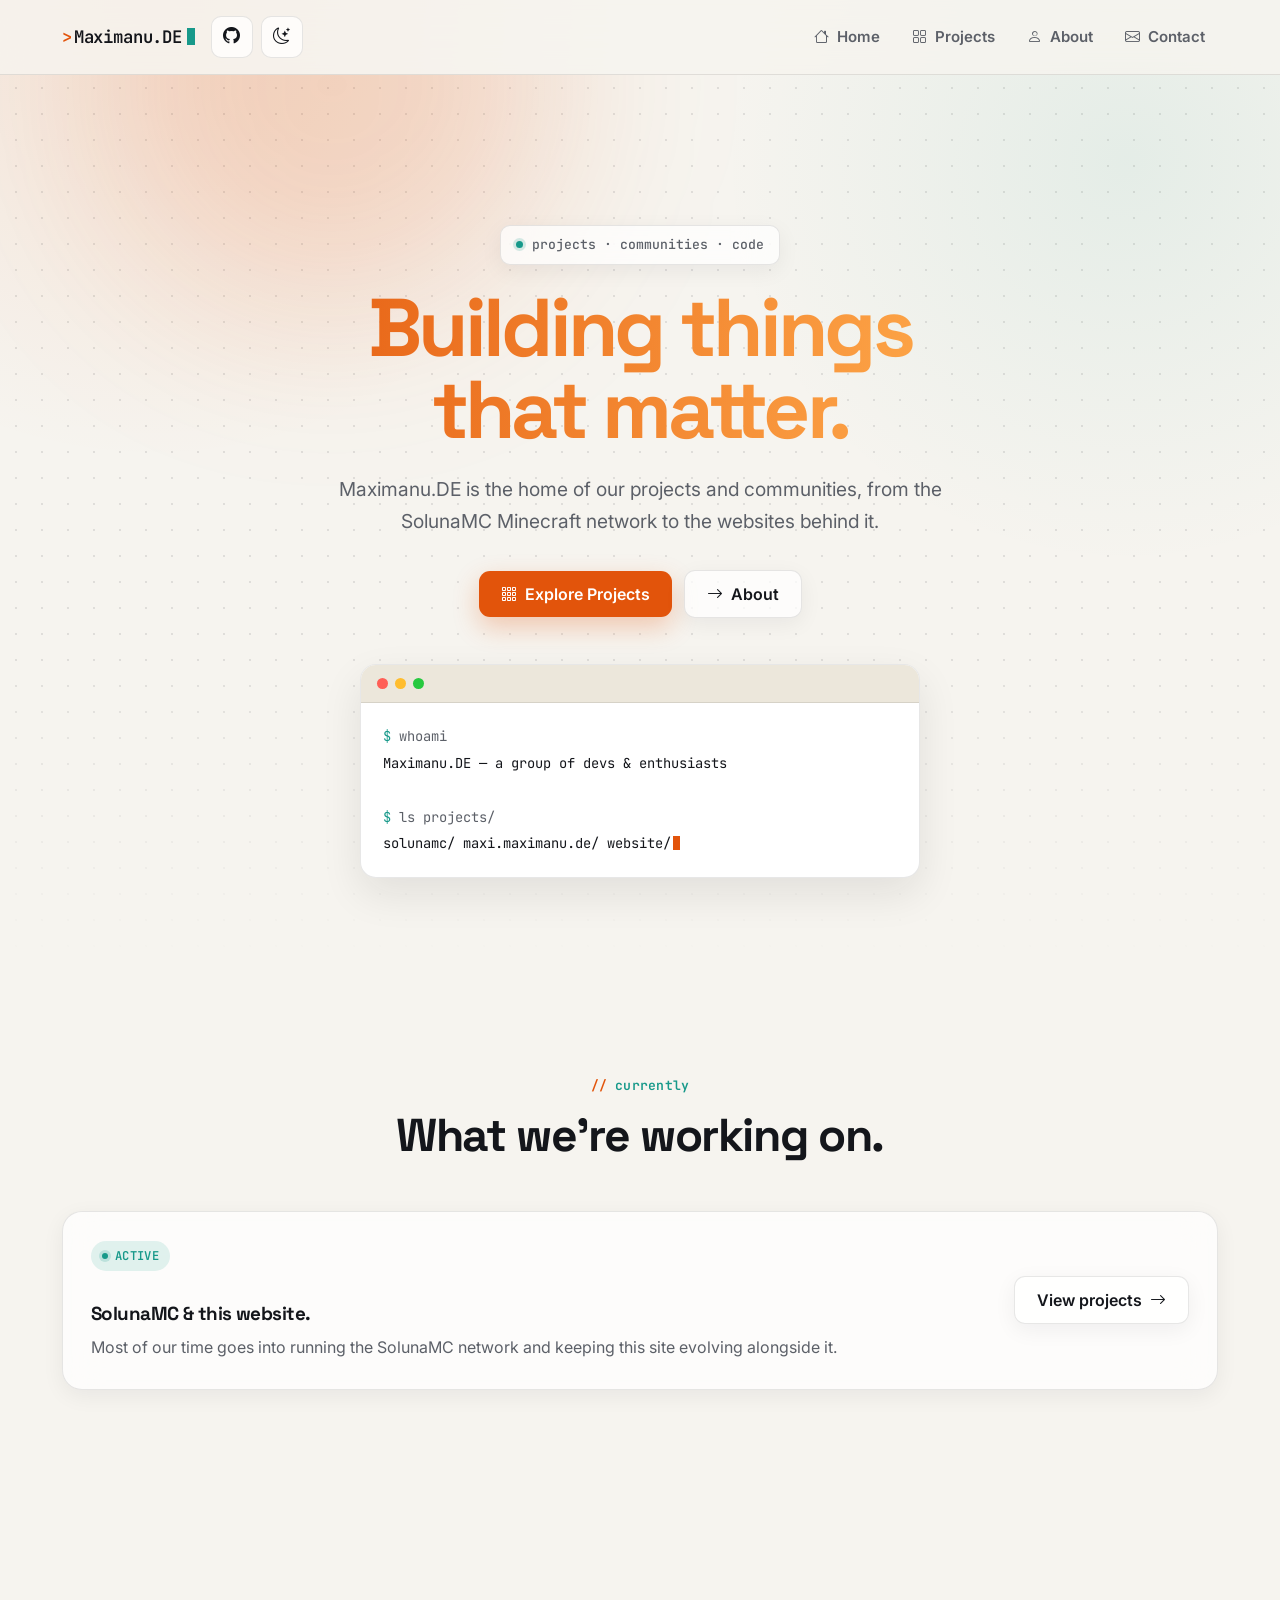
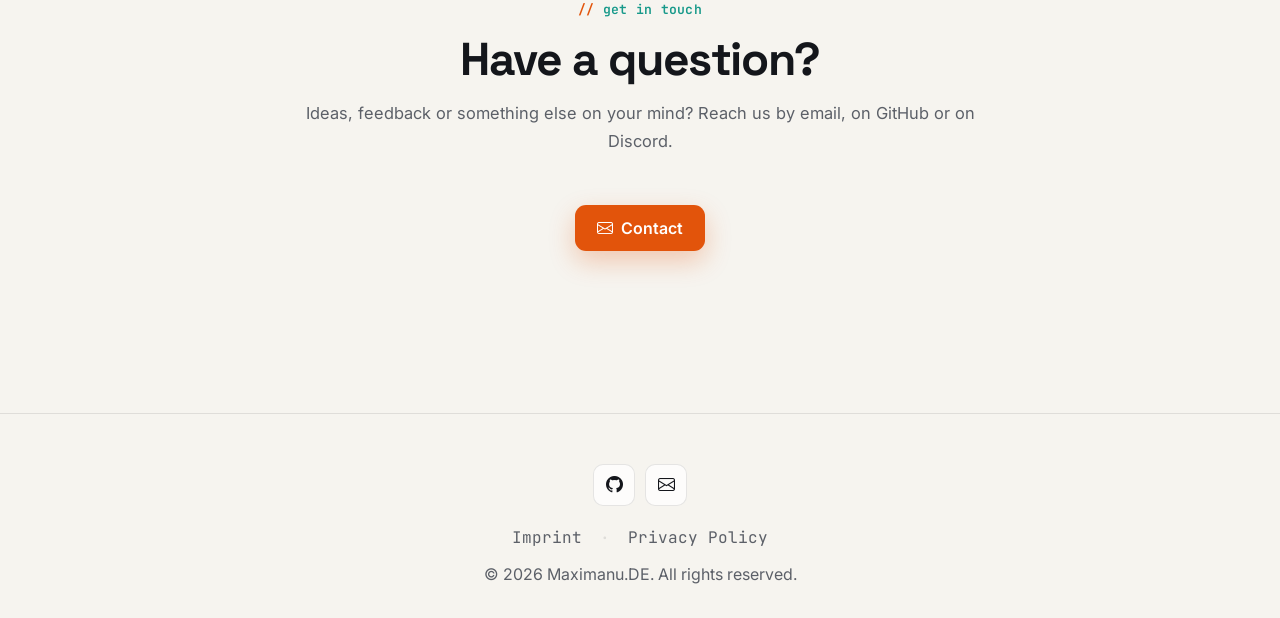
==== index.html @ 94593249 "Clean up page content and remove duplicate sections Home no longer repeats the about page's focus ar" ====
<!DOCTYPE html>
<html lang="en">
<head>
    <meta charset="UTF-8">
    <meta name="viewport" content="width=device-width, initial-scale=1.0">

    <meta
        name="description"
        content="Maximanu.DE — projects, communities and digital experiences."
    >

    <link rel="canonical" href="https://maximanu.de/">

    <meta property="og:type" content="website">
    <meta property="og:site_name" content="Maximanu.DE">
    <meta property="og:title" content="Maximanu.DE">
    <meta property="og:description" content="Maximanu.DE — projects, communities and digital experiences.">
    <meta property="og:url" content="https://maximanu.de/">

    <meta name="twitter:card" content="summary">
    <meta name="twitter:title" content="Maximanu.DE">
    <meta name="twitter:description" content="Maximanu.DE — projects, communities and digital experiences.">

    <meta name="theme-color" content="#e2540b">

    <title>Maximanu.DE</title>

    <link rel="icon" type="image/svg+xml" href="/favicon.svg">
    <link rel="mask-icon" href="/favicon.svg" color="#e2540b">

    <link rel="preconnect" href="https://fonts.googleapis.com">
    <link rel="preconnect" href="https://fonts.gstatic.com" crossorigin>
    <link
        rel="stylesheet"
        href="https://fonts.googleapis.com/css2?family=Inter:wght@400;500;600;700;800;900&family=Space+Grotesk:wght@500;600;700&family=JetBrains+Mono:wght@400;500;600;700&display=swap"
    >

    <link
        rel="stylesheet"
        href="https://cdn.jsdelivr.net/npm/bootstrap-icons@1.13.1/font/bootstrap-icons.min.css"
    >

    <link rel="stylesheet" href="/css/style.css">

    <script>
        (function () {
            var stored = localStorage.getItem("theme");
            var theme = stored === "light" || stored === "dark"
                ? stored
                : (window.matchMedia("(prefers-color-scheme: dark)").matches ? "dark" : "light");
            document.documentElement.setAttribute("data-theme", theme);
        })();
    </script>
</head>

<body>

    <div id="header"></div>

    <main>

        <section class="hero">
            <div class="container">

                <div class="hero-badge">
                    projects · communities · code
                </div>

                <h1>
                    Building things<br>
                    that matter.
                </h1>

                <p>
                    Maximanu.DE is the home of our projects and communities,
                    from the SolunaMC Minecraft network to the websites behind it.
                </p>

                <div class="hero-actions">
                    <a href="/projects/" class="btn btn-primary">
                        <i class="bi bi-grid-3x3-gap"></i>
                        Explore Projects
                    </a>

                    <a href="/about/" class="btn btn-secondary">
                        <i class="bi bi-arrow-right"></i>
                        About
                    </a>
                </div>

                <div class="terminal">
                    <div class="terminal-bar">
                        <span class="terminal-dot"></span>
                        <span class="terminal-dot"></span>
                        <span class="terminal-dot"></span>
                    </div>

                    <div class="terminal-body">
                        <div><span class="prompt">$</span> whoami</div>
                        <div class="out">Maximanu.DE — a group of devs &amp; enthusiasts</div>
                        <div>&nbsp;</div>
                        <div><span class="prompt">$</span> ls projects/</div>
                        <div class="out">solunamc/  maxi.maximanu.de/  website/<span class="terminal-cursor" aria-hidden="true"></span></div>
                    </div>
                </div>

            </div>
        </section>


        <section class="section">
            <div class="container">

                <div class="section-heading">
                    <div class="eyebrow">currently</div>

                    <h2>What we're working on.</h2>
                </div>

                <div class="tile tile-wide reveal">
                    <div>
                        <span class="status-badge">Active</span>

                        <h3>SolunaMC &amp; this website.</h3>

                        <p>
                            Most of our time goes into running the SolunaMC
                            network and keeping this site evolving alongside it.
                        </p>
                    </div>

                    <a href="/projects/" class="btn btn-secondary">
                        View projects
                        <i class="bi bi-arrow-right"></i>
                    </a>
                </div>

            </div>
        </section>


        <section class="section">
            <div class="container">

                <div class="section-heading">
                    <div class="eyebrow">get in touch</div>

                    <h2>Have a question?</h2>

                    <p>
                        Ideas, feedback or something else on your mind?
                        Reach us by email, on GitHub or on Discord.
                    </p>
                </div>

                <div class="section-actions">

                    <a href="/contact/" class="btn btn-primary">
                        <i class="bi bi-envelope"></i>
                        Contact
                    </a>

                </div>

            </div>
        </section>

    </main>

    <div id="footer"></div>


    <script src="/js/main.js"></script>

</body>
</html>
---- css/style.css ----
:root {
    --bg: #f6f4ef;
    --bg-alt: #ece7db;
    --surface: rgba(255, 255, 255, 0.72);
    --surface-solid: #ffffff;
    --text: #14161b;
    --text-muted: #5c6068;
    --border: rgba(20, 22, 27, 0.1);

    --primary: #e2540b;
    --primary-2: #ffab4c;
    --accent: #17998a;

    --gradient: linear-gradient(
        100deg,
        var(--primary) 0%,
        var(--primary-2) 48%,
        var(--accent) 100%
    );

    --shadow-sm: 0 6px 22px rgba(20, 22, 27, 0.06);
    --shadow-md: 0 16px 42px rgba(20, 22, 27, 0.09);
    --shadow-lg: 0 28px 80px rgba(20, 22, 27, 0.14);

    --radius-sm: 12px;
    --radius-md: 16px;
    --radius-lg: 20px;

    --font-heading: "Space Grotesk", Inter, sans-serif;
    --font-body:
        Inter,
        -apple-system,
        BlinkMacSystemFont,
        "Segoe UI",
        Roboto,
        Helvetica,
        Arial,
        sans-serif;
    --font-mono: "JetBrains Mono", ui-monospace, SFMono-Regular, Menlo, Consolas, monospace;

    --transition: 200ms cubic-bezier(0.2, 0.8, 0.2, 1);

    color-scheme: light;
}

@media (prefers-color-scheme: dark) {
    :root:not([data-theme="light"]) {
        --bg: #0a0c11;
        --bg-alt: #10131a;
        --surface: rgba(19, 22, 30, 0.72);
        --surface-solid: #12151d;
        --text: #f3f1ea;
        --text-muted: #979ca7;
        --border: rgba(255, 255, 255, 0.09);

        --primary: #ff7a3d;
        --primary-2: #ffc169;
        --accent: #2fd4bf;

        --shadow-sm: 0 6px 22px rgba(0, 0, 0, 0.28);
        --shadow-md: 0 16px 42px rgba(0, 0, 0, 0.36);
        --shadow-lg: 0 28px 80px rgba(0, 0, 0, 0.5);

        color-scheme: dark;
    }
}

:root[data-theme="dark"] {
    --bg: #0a0c11;
    --bg-alt: #10131a;
    --surface: rgba(19, 22, 30, 0.72);
    --surface-solid: #12151d;
    --text: #f3f1ea;
    --text-muted: #979ca7;
    --border: rgba(255, 255, 255, 0.09);

    --primary: #ff7a3d;
    --primary-2: #ffc169;
    --accent: #2fd4bf;

    --shadow-sm: 0 6px 22px rgba(0, 0, 0, 0.28);
    --shadow-md: 0 16px 42px rgba(0, 0, 0, 0.36);
    --shadow-lg: 0 28px 80px rgba(0, 0, 0, 0.5);

    color-scheme: dark;
}

/* Base */

*,
*::before,
*::after {
    box-sizing: border-box;
}

html {
    scroll-behavior: smooth;

    -webkit-text-size-adjust: 100%;
    text-size-adjust: 100%;
}

body {
    min-height: 100vh;
    margin: 0;
    overflow-x: hidden;

    background:
        radial-gradient(
            circle at 12% 0%,
            rgba(226, 84, 11, 0.1),
            transparent 32%
        ),
        radial-gradient(
            circle at 88% 18%,
            rgba(23, 153, 138, 0.08),
            transparent 30%
        ),
        var(--bg);
    background-attachment: fixed;

    color: var(--text);

    font-family: var(--font-body);
    font-size: 1rem;
    font-weight: 400;

    line-height: 1.7;

    -webkit-tap-highlight-color: transparent;

    transition:
        background-color 300ms ease,
        color 300ms ease;
}

::selection {
    background: rgba(226, 84, 11, 0.24);
}

img,
svg {
    vertical-align: middle;
}

img {
    max-width: 100%;
    height: auto;
}

a {
    color: inherit;
    text-decoration: none;
    transition:
        color var(--transition),
        opacity var(--transition);
}

a:hover {
    color: var(--primary);
}

button {
    margin: 0;

    color: inherit;

    font: inherit;
    text-transform: none;
}

button:not(:disabled) {
    cursor: pointer;
}

:focus:not(:focus-visible) {
    outline: 0;
}

ul,
ol {
    margin: 0 0 1rem;
    padding-left: 2rem;
}

hr {
    margin: 1rem 0;

    border: 0;
    border-top: 1px solid currentColor;

    color: inherit;
    opacity: 0.25;
}

/* Layout */

.container {
    width: min(1180px, calc(100% - 40px));
    margin-inline: auto;
    padding-inline: 12px;
}

/* Typography */

h1,
h2,
h3,
h4,
h5,
h6 {
    margin: 0 0 0.5rem;

    color: var(--text);
    font-family: var(--font-heading);
    font-weight: 700;
    line-height: 1.2;
    letter-spacing: -0.03em;
}

h1 {
    font-size: min(calc(1.375rem + 1.5vw), 2.5rem);
}

h2 {
    font-size: min(calc(1.325rem + 0.9vw), 2rem);
}

h3 {
    font-size: min(calc(1.3rem + 0.6vw), 1.75rem);
}

h4 {
    font-size: min(calc(1.275rem + 0.3vw), 1.5rem);
}

h5 {
    font-size: 1.25rem;
}

h6 {
    font-size: 1rem;
}

p {
    margin: 0 0 1rem;
    color: var(--text-muted);
}

.lead {
    font-size: 1.25rem;
}

.mono {
    font-family: var(--font-mono);
}

/* Header */

.navbar {
    position: sticky;
    top: 0;
    z-index: 1000;

    /*
       padding, not min-height: the bar's height must always equal its
       content's height. A min-height taller than the collapsed content
       leaves slack that disappears once the mobile menu opens, and the
       brand row visibly jumps.
    */
    padding-block: 15px;

    border-bottom: 1px solid var(--border);

    background: rgba(246, 244, 239, 0.78);

    backdrop-filter: blur(20px);
    -webkit-backdrop-filter: blur(20px);

    transition:
        background var(--transition),
        border-color var(--transition);
}

@media (prefers-color-scheme: dark) {
    :root:not([data-theme="light"]) .navbar {
        background: rgba(10, 12, 17, 0.78);
    }
}

[data-theme="dark"] .navbar {
    background: rgba(10, 12, 17, 0.78);
}

.navbar > .container {
    display: flex;
    flex-wrap: nowrap;
    align-items: center;
    justify-content: space-between;
}

.navbar-brand {
    display: inline-flex;
    align-items: baseline;
    gap: 2px;

    margin-right: 16px;
    padding-block: 5px;

    color: var(--text);

    font-family: var(--font-mono);
    font-size: 1.08rem;
    font-weight: 600;
    letter-spacing: -0.01em;
    white-space: nowrap;
}

.navbar-brand:hover {
    color: var(--primary);
}

.navbar-brand .prompt {
    color: var(--primary);
}

.navbar-brand .cursor {
    display: inline-block;
    width: 8px;
    height: 1em;
    margin-left: 3px;

    background: var(--accent);

    position: relative;
    top: 2px;

    animation: blink 1.1s step-end infinite;
}

.navbar-actions {
    display: flex;
    align-items: center;
    gap: 8px;
}

.navbar-collapse {
    display: flex;
    flex-grow: 1;
    align-items: center;
}

.navbar-nav {
    display: flex;
    gap: 6px;

    margin: 0 0 0 auto;
    padding: 0;

    list-style: none;
}

.nav-link {
    display: flex;
    align-items: center;
    gap: 8px;

    padding: 9px 13px;
    border-radius: 10px;

    color: var(--text-muted);

    font-size: 0.94rem;
    font-weight: 600;

    transition:
        color var(--transition),
        background var(--transition),
        transform var(--transition);
}

.nav-link:hover {
    color: var(--text);
    background: var(--surface);
    transform: translateY(-1px);
}

.nav-link.active {
    color: var(--text);
    background: var(--surface);
    box-shadow: var(--shadow-sm);
}

.navbar-toggler {
    display: none;

    padding: 8px 10px;

    border: 1px solid var(--border);
    border-radius: 10px;

    background: var(--surface);
    color: var(--text);

    font-size: 1.25rem;
    line-height: 1;

    transition: box-shadow var(--transition);
}

.navbar-toggler:focus-visible {
    outline: none;
    box-shadow: 0 0 0 4px rgba(226, 84, 11, 0.14);
}

@media (max-width: 991.98px) {
    .navbar > .container {
        flex-wrap: wrap;
    }

    .navbar-toggler {
        display: block;
    }

    /* Collapsible menu: animates its row from 0fr to 1fr. */
    .navbar-collapse {
        display: grid;
        flex-basis: 100%;
        grid-template-rows: 0fr;

        visibility: hidden;

        transition:
            grid-template-rows 350ms ease,
            margin-top 350ms ease,
            visibility 0s linear 350ms;
    }

    .navbar-collapse.is-open {
        grid-template-rows: 1fr;

        margin-top: 15px;

        visibility: visible;

        transition:
            grid-template-rows 350ms ease,
            margin-top 350ms ease;
    }

    .navbar-nav {
        flex-direction: column;

        min-height: 0;
        overflow: hidden;

        /* Room for the active link's shadow inside the clipped area. */
        margin: -4px -20px -24px;
        padding: 4px 20px 24px;
    }
}

/* Icon buttons (theme toggle, GitHub link) */

.icon-btn {
    display: grid;
    flex-shrink: 0;
    place-items: center;

    width: 42px;
    height: 42px;

    border: 1px solid var(--border);
    border-radius: 10px;

    background: var(--surface);
    color: var(--text);

    font-size: 1.05rem;
    line-height: 1;

    cursor: pointer;

    transition:
        transform var(--transition),
        box-shadow var(--transition),
        border-color var(--transition),
        background var(--transition);
}

.icon-btn:hover {
    color: var(--primary);
    transform: translateY(-1px);

    border-color: rgba(226, 84, 11, 0.3);

    box-shadow: var(--shadow-sm);
}

.icon-btn:focus-visible {
    outline: none;

    box-shadow: 0 0 0 4px rgba(226, 84, 11, 0.15);
}

/* Hero */

.hero,
.page-header,
.error-page {
    position: relative;
    isolation: isolate;
    overflow: hidden;

    padding: clamp(80px, 12vw, 150px) 0 90px;

    text-align: center;

    background-image:
        radial-gradient(var(--border) 1px, transparent 1px);
    background-size: 26px 26px;
    background-position: center top;
}

.hero::after,
.page-header::after,
.error-page::after {
    content: "";

    position: absolute;
    inset: 0;
    z-index: -1;

    background: linear-gradient(
        to bottom,
        transparent 0%,
        transparent 65%,
        var(--bg) 100%
    );

    pointer-events: none;
}

.hero::before,
.page-header::before,
.error-page::before {
    content: "";

    position: absolute;
    z-index: -1;

    width: 460px;
    height: 460px;

    top: -220px;
    left: 8%;

    border-radius: 50%;

    background: rgba(226, 84, 11, 0.16);

    filter: blur(90px);

    pointer-events: none;
}

.hero h1,
.page-header h1 {
    max-width: 950px;
    margin: 22px auto;

    font-size: clamp(2.8rem, 6.4vw, 5.6rem);

    font-weight: 700;
    line-height: 1;

    letter-spacing: -0.045em;

    background: var(--gradient);
    background-size: 180% 180%;

    -webkit-background-clip: text;
    background-clip: text;

    color: transparent;

    animation:
        fade-up 700ms ease both,
        gradient-shift 8s ease-in-out infinite;
}

.hero p,
.page-header p {
    max-width: 660px;
    margin: 0 auto;

    color: var(--text-muted);

    font-size: clamp(1rem, 2vw, 1.2rem);

    animation: fade-up 700ms 100ms ease both;
}

/* Eyebrow */

.eyebrow {
    display: inline-flex;
    align-items: center;
    gap: 8px;

    margin-bottom: 14px;

    color: var(--accent);

    font-family: var(--font-mono);
    font-size: 0.82rem;
    font-weight: 600;
    letter-spacing: 0.02em;
}

.eyebrow::before {
    content: "//";
    color: var(--primary);
}

.hero-badge {
    display: inline-flex;
    align-items: center;
    gap: 9px;

    padding: 8px 15px;

    border: 1px solid var(--border);
    border-radius: 10px;

    background: var(--surface);

    color: var(--text-muted);

    font-family: var(--font-mono);
    font-size: 0.82rem;
    font-weight: 500;

    box-shadow: var(--shadow-sm);

    backdrop-filter: blur(20px);
    -webkit-backdrop-filter: blur(20px);

    animation: fade-up 600ms ease both;
}

.hero-badge::before {
    content: "";

    width: 7px;
    height: 7px;
    flex-shrink: 0;

    border-radius: 50%;

    background: var(--accent);

    box-shadow: 0 0 0 3px rgba(23, 153, 138, 0.18);
}

.hero-actions {
    display: flex;
    flex-direction: column;
    align-items: center;
    justify-content: center;
    gap: 12px;

    margin-top: 32px;
}

@media (min-width: 576px) {
    .hero-actions {
        flex-direction: row;
    }
}

/* Terminal mock */

.terminal {
    width: min(560px, 100%);
    margin: 46px auto 0;

    text-align: left;

    border: 1px solid var(--border);
    border-radius: var(--radius-md);

    background: var(--surface-solid);

    box-shadow: var(--shadow-md);

    overflow: hidden;

    animation: fade-up 700ms 200ms ease both;
}

.terminal-bar {
    display: flex;
    gap: 7px;

    padding: 13px 16px;

    border-bottom: 1px solid var(--border);

    background: var(--bg-alt);
}

.terminal-dot {
    width: 11px;
    height: 11px;
    border-radius: 50%;
}

.terminal-dot:nth-child(1) {
    background: #ff5f56;
}

.terminal-dot:nth-child(2) {
    background: #ffbd2e;
}

.terminal-dot:nth-child(3) {
    background: #27c93f;
}

.terminal-body {
    padding: 20px 22px;

    color: var(--text-muted);

    font-family: var(--font-mono);
    font-size: 0.86rem;
    line-height: 1.95;
}

.terminal-body .prompt {
    color: var(--accent);
}

.terminal-body .out {
    color: var(--text);
}

.terminal-cursor {
    display: inline-block;
    width: 7px;
    height: 1.05em;

    margin-left: 2px;

    background: var(--primary);
    vertical-align: -2px;

    animation: blink 1s step-end infinite;
}

/* Sections */

.section {
    position: relative;
    padding: clamp(64px, 8vw, 115px) 0;
}

.section-heading {
    max-width: 720px;
    margin: 0 auto 50px;

    text-align: center;
}

.section.section--flush {
    padding-top: 0;
}

.section-heading.section-heading--start {
    margin: 0;
    text-align: left;
}

.section-heading h2 {
    margin-bottom: 14px;

    font-size: clamp(1.9rem, 3.6vw, 3rem);

    line-height: 1.08;
}

.section-heading p {
    margin: 0;
    font-size: 1.03rem;
}

.section-actions {
    text-align: center;
}

/* Split layouts (about, contact) */

.split {
    display: grid;
    gap: 24px;
    align-items: start;
}

@media (min-width: 992px) {
    .split {
        grid-template-columns: 7fr 5fr;
    }
}

.about-copy p {
    line-height: 2;
}

.split > .tile {
    height: auto;
}

/* Bento grid */

.bento {
    display: grid;
    grid-template-columns: repeat(3, 1fr);
    gap: 18px;
}

.bento.bento--2 {
    grid-template-columns: repeat(2, 1fr);
}

.bento-item.span-full {
    grid-column: 1 / -1;
}

.project-grid {
    display: grid;
    grid-template-columns: repeat(2, 1fr);
    gap: 24px;
}

@media (max-width: 767.98px) {
    .bento,
    .bento.bento--2,
    .project-grid {
        grid-template-columns: 1fr;
    }
}

/* Cards */

.card,
.tile {
    position: relative;

    height: 100%;

    overflow: hidden;

    border: 1px solid var(--border);
    border-radius: var(--radius-lg);

    background: var(--surface);
    color: var(--text);

    box-shadow: var(--shadow-sm);

    backdrop-filter: blur(18px);
    -webkit-backdrop-filter: blur(18px);

    transition:
        transform var(--transition),
        box-shadow var(--transition),
        border-color var(--transition);
}

.card:hover,
.tile:hover {
    transform: translateY(-6px);

    border-color: rgba(226, 84, 11, 0.28);

    box-shadow: var(--shadow-lg);
}

.card-body {
    padding: 24px;
}

@media (min-width: 992px) {
    .card-body {
        padding: 48px;
    }
}

.card-head {
    display: flex;
    align-items: center;
    justify-content: space-between;

    margin-bottom: 24px;
}

.card-head .feature-icon {
    margin-bottom: 0;
}

.card-title {
    font-size: min(calc(1.3rem + 0.6vw), 1.75rem);
}

.card .tag-list {
    margin-bottom: 24px;
}

.tile {
    padding: 28px;
}

.tile-wide {
    display: flex;
    flex-direction: column;
    gap: 18px;
    justify-content: space-between;
}

@media (min-width: 576px) {
    .tile-wide {
        flex-direction: row;
        align-items: center;
    }
}

.tile-wide > .btn {
    flex-shrink: 0;
}

.tile-wide .status-badge {
    margin-bottom: 16px;
}

.tile-wide h3 {
    margin-top: 16px;
}

.tile h3 {
    margin-bottom: 8px;

    font-size: 1.18rem;
}

.tile p:last-child {
    margin-bottom: 0;
}

/* Feature icons */

.feature-icon {
    display: grid;
    place-items: center;

    width: 56px;
    height: 56px;

    margin-bottom: 18px;

    border: 1px solid rgba(226, 84, 11, 0.16);
    border-radius: 14px;

    background:
        linear-gradient(
            135deg,
            rgba(226, 84, 11, 0.14),
            rgba(23, 153, 138, 0.1)
        );

    color: var(--primary);

    font-size: 1.5rem;

    transition:
        transform var(--transition),
        box-shadow var(--transition);
}

.tile:hover .feature-icon {
    transform: scale(1.06) rotate(-2deg);

    box-shadow: 0 12px 32px rgba(226, 84, 11, 0.2);
}

/* Status badges & tags */

.status-badge {
    display: inline-flex;
    align-items: center;
    gap: 7px;

    padding: 5px 11px;

    border-radius: 999px;

    background: rgba(23, 153, 138, 0.12);

    color: var(--accent);

    font-family: var(--font-mono);
    font-size: 0.76rem;
    font-weight: 600;
    text-transform: uppercase;
    letter-spacing: 0.03em;
}

.status-badge::before {
    content: "";

    width: 6px;
    height: 6px;

    border-radius: 50%;

    background: var(--accent);

    box-shadow: 0 0 0 3px rgba(23, 153, 138, 0.18);
}

.tag {
    display: inline-block;

    padding: 5px 11px;

    border: 1px solid var(--border);
    border-radius: 999px;

    background: var(--surface-solid);

    color: var(--text-muted);

    font-family: var(--font-mono);
    font-size: 0.76rem;
    font-weight: 500;
}

.tag-list {
    display: flex;
    flex-wrap: wrap;
    gap: 8px;
}

.tag-list--center {
    justify-content: center;
}

/* Feature & contact cards */

.contact-card {
    max-width: 560px;
    margin-inline: auto;
}

.feature-card,
.contact-card {
    padding: clamp(24px, 4vw, 34px);

    border: 1px solid var(--border);
    border-radius: var(--radius-lg);

    background: var(--surface);

    box-shadow: var(--shadow-sm);

    backdrop-filter: blur(18px);
    -webkit-backdrop-filter: blur(18px);
}

.contact-card + .contact-card,
.section-heading + .contact-card {
    margin-top: 24px;
}

.contact-card hr {
    margin: 24px 0;
}

.contact-item {
    display: flex;
    align-items: flex-start;
    gap: 16px;
}

.contact-item .feature-icon {
    flex-shrink: 0;
    margin-bottom: 0;
}

.contact-item h3 {
    font-size: 1rem;
}

.contact-item p {
    margin: 0;
}

/* Buttons */

.btn {
    display: inline-flex;
    align-items: center;
    justify-content: center;
    gap: 8px;

    min-height: 46px;

    padding: 11px 22px;

    border: 1px solid transparent;
    border-radius: 11px;

    font-size: 1rem;
    font-weight: 600;
    line-height: 1.5;
    text-align: center;
    vertical-align: middle;

    cursor: pointer;
    user-select: none;

    transition:
        transform var(--transition),
        box-shadow var(--transition),
        background var(--transition),
        border-color var(--transition);
}

.btn:focus-visible {
    outline: none;

    box-shadow: 0 0 0 4px rgba(226, 84, 11, 0.2);
}

.btn-primary {
    border: 0;

    background: var(--primary);

    color: #ffffff;

    box-shadow: 0 10px 26px rgba(226, 84, 11, 0.28);
}

.btn-primary:hover {
    transform: translateY(-2px);

    background: var(--primary);
    background: color-mix(in srgb, var(--primary) 88%, black);
    color: #ffffff;

    box-shadow: 0 16px 36px rgba(226, 84, 11, 0.36);
}

.btn-secondary {
    border: 1px solid var(--border);

    background: var(--surface);

    color: var(--text);

    box-shadow: var(--shadow-sm);
}

.btn-secondary:hover {
    transform: translateY(-2px);

    border-color: rgba(226, 84, 11, 0.24);

    background: var(--surface-solid);

    color: var(--text);

    box-shadow: var(--shadow-md);
}

/* Legal content */

.legal-content {
    width: min(860px, 100%);
    margin-inline: auto;

    padding: clamp(28px, 5vw, 56px);

    border: 1px solid var(--border);
    border-radius: var(--radius-lg);

    background: var(--surface);

    box-shadow: var(--shadow-sm);

    backdrop-filter: blur(18px);
    -webkit-backdrop-filter: blur(18px);
}

.legal-content h2 {
    margin-top: 44px;
    margin-bottom: 16px;

    font-size: clamp(1.35rem, 3vw, 1.8rem);
}

.legal-content h2:first-child {
    margin-top: 0;
}

.legal-content h3 {
    margin-top: 30px;
    margin-bottom: 10px;

    font-size: 1.08rem;
}

.legal-content p {
    color: var(--text-muted);
}

.legal-content strong {
    color: var(--text);
}

.legal-content .legal-updated {
    margin-top: 48px;
}

/* Error page */

.error-code {
    margin: 0;

    font-family: var(--font-heading);
    font-size: clamp(5.5rem, 18vw, 10rem);

    font-weight: 700;
    line-height: 0.9;

    letter-spacing: -0.03em;

    background: var(--gradient);
    background-size: 180% 180%;

    -webkit-background-clip: text;
    background-clip: text;

    color: transparent;

    animation:
        fade-up 700ms ease both,
        gradient-shift 8s ease-in-out infinite;
}

.error-page h1 {
    margin-top: 24px;

    font-size: min(calc(1.375rem + 1.5vw), 2.5rem);
    letter-spacing: -0.04em;
}

.error-page p {
    max-width: 550px;
    margin: 16px auto 0;
}

/* Footer */

footer {
    margin-top: 60px;
    padding: 50px 0 30px;

    border-top: 1px solid var(--border);

    text-align: center;
}

footer a {
    color: var(--text-muted);
}

footer a:hover {
    color: var(--primary);
}

.footer-links {
    display: flex;
    flex-wrap: wrap;
    align-items: center;
    justify-content: center;
    gap: 8px 18px;

    margin-bottom: 10px;
}

.footer-links .divider {
    color: var(--border);
}

.footer-social {
    display: flex;
    align-items: center;
    justify-content: center;
    gap: 10px;

    margin-bottom: 18px;
}

.footer-copy {
    margin: 0;
}

/* Reveal-on-scroll */

.reveal {
    opacity: 1;
}

[data-reveal] .reveal {
    opacity: 0;
    transform: translateY(18px);
    transition:
        opacity 600ms ease,
        transform 600ms ease;
}

[data-reveal] .reveal.is-visible {
    opacity: 1;
    transform: translateY(0);
}

/* Animations */

@keyframes fade-up {
    from {
        opacity: 0;
        transform: translateY(22px);
    }

    to {
        opacity: 1;
        transform: translateY(0);
    }
}

@keyframes gradient-shift {
    0%,
    100% {
        background-position: 0% 50%;
    }

    50% {
        background-position: 100% 50%;
    }
}

@keyframes blink {
    50% {
        opacity: 0;
    }
}

/* Tablet */

@media (max-width: 991.98px) {
    .container {
        width: min(100% - 34px, 760px);
    }

    .navbar {
        padding-block: 12px;
    }

    .hero,
    .page-header,
    .error-page {
        padding-top: 100px;
        padding-bottom: 75px;
    }

    .section {
        padding: 72px 0;
    }
}

/* Mobile */

@media (max-width: 767.98px) {
    .container {
        width: calc(100% - 28px);
    }

    .hero,
    .page-header,
    .error-page {
        padding-top: 82px;
        padding-bottom: 60px;
    }

    .section {
        padding: 56px 0;
    }

    .section-heading {
        margin-bottom: 32px;
    }

    .legal-content {
        padding: 25px;
        border-radius: 20px;
    }

    .btn {
        min-height: 48px;
    }
}

/* Small phones */

@media (max-width: 479.98px) {
    .container {
        width: calc(100% - 22px);
    }

    .hero,
    .page-header,
    .error-page {
        padding-top: 72px;
    }

    .hero-badge {
        font-size: 0.75rem;
    }

    .btn {
        width: 100%;
    }
}

/* Reduced motion */

@media (prefers-reduced-motion: reduce) {
    html {
        scroll-behavior: auto;
    }

    *,
    *::before,
    *::after {
        animation-duration: 0.01ms !important;
        animation-iteration-count: 1 !important;
        transition-duration: 0.01ms !important;
    }

    .reveal {
        opacity: 1;
        transform: none;
    }
}
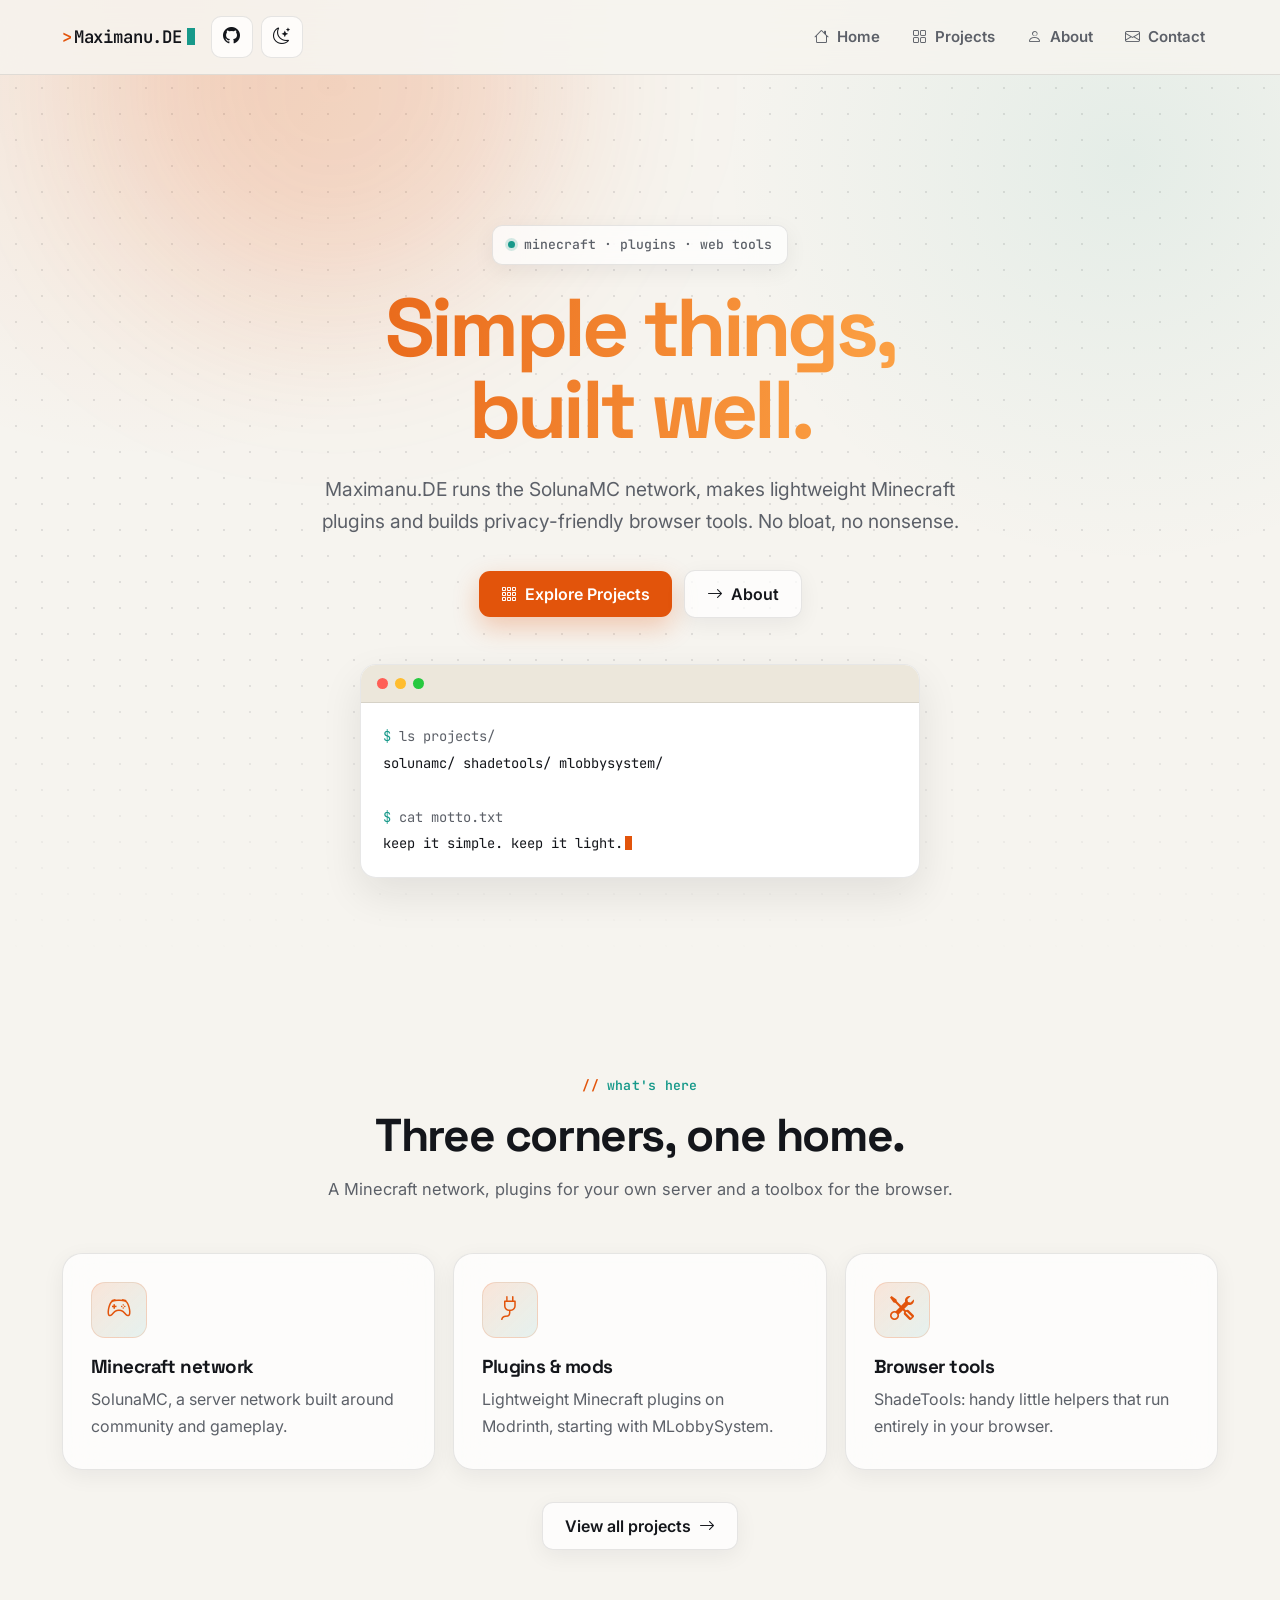
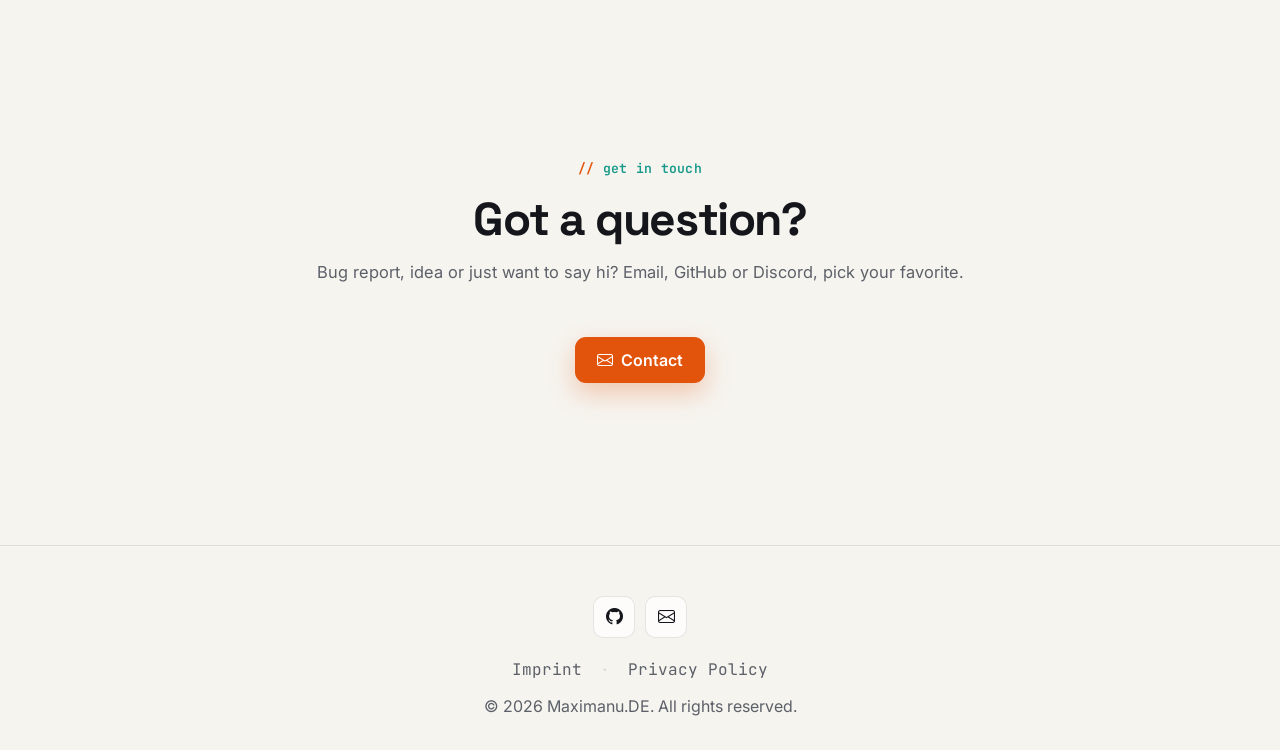
==== commit 492c266c: "Rewrite site copy around the actual projects Present Maximanu.DE as a brand with a casual tone inste" ====
--- a/index.html
+++ b/index.html
@@ -4,22 +4,19 @@
     <meta charset="UTF-8">
     <meta name="viewport" content="width=device-width, initial-scale=1.0">
 
-    <meta
-        name="description"
-        content="Maximanu.DE — projects, communities and digital experiences."
-    >
+    <meta name="description" content="Maximanu.DE: the SolunaMC network, lightweight Minecraft plugins and privacy-friendly browser tools.">
 
     <link rel="canonical" href="https://maximanu.de/">
 
     <meta property="og:type" content="website">
     <meta property="og:site_name" content="Maximanu.DE">
     <meta property="og:title" content="Maximanu.DE">
-    <meta property="og:description" content="Maximanu.DE — projects, communities and digital experiences.">
+    <meta property="og:description" content="Maximanu.DE: the SolunaMC network, lightweight Minecraft plugins and privacy-friendly browser tools.">
     <meta property="og:url" content="https://maximanu.de/">
 
     <meta name="twitter:card" content="summary">
     <meta name="twitter:title" content="Maximanu.DE">
-    <meta name="twitter:description" content="Maximanu.DE — projects, communities and digital experiences.">
+    <meta name="twitter:description" content="Maximanu.DE: the SolunaMC network, lightweight Minecraft plugins and privacy-friendly browser tools.">
 
     <meta name="theme-color" content="#e2540b">
 
@@ -63,17 +60,18 @@
             <div class="container">
 
                 <div class="hero-badge">
-                    projects · communities · code
+                    minecraft · plugins · web tools
                 </div>
 
                 <h1>
-                    Building things<br>
-                    that matter.
+                    Simple things,<br>
+                    built well.
                 </h1>
 
                 <p>
-                    Maximanu.DE is the home of our projects and communities,
-                    from the SolunaMC Minecraft network to the websites behind it.
+                    Maximanu.DE runs the SolunaMC network, makes lightweight
+                    Minecraft plugins and builds privacy-friendly browser tools.
+                    No bloat, no nonsense.
                 </p>
 
                 <div class="hero-actions">
@@ -96,11 +94,11 @@
                     </div>
 
                     <div class="terminal-body">
-                        <div><span class="prompt">$</span> whoami</div>
-                        <div class="out">Maximanu.DE — a group of devs &amp; enthusiasts</div>
+                        <div><span class="prompt">$</span> ls projects/</div>
+                        <div class="out">solunamc/  shadetools/  mlobbysystem/</div>
                         <div>&nbsp;</div>
-                        <div><span class="prompt">$</span> ls projects/</div>
-                        <div class="out">solunamc/  maxi.maximanu.de/  website/<span class="terminal-cursor" aria-hidden="true"></span></div>
+                        <div><span class="prompt">$</span> cat motto.txt</div>
+                        <div class="out">keep it simple. keep it light.<span class="terminal-cursor" aria-hidden="true"></span></div>
                     </div>
                 </div>
 
@@ -112,25 +110,65 @@
             <div class="container">
 
                 <div class="section-heading">
-                    <div class="eyebrow">currently</div>
-
-                    <h2>What we're working on.</h2>
-                </div>
-
-                <div class="tile tile-wide reveal">
-                    <div>
-                        <span class="status-badge">Active</span>
-
-                        <h3>SolunaMC &amp; this website.</h3>
-
-                        <p>
-                            Most of our time goes into running the SolunaMC
-                            network and keeping this site evolving alongside it.
-                        </p>
-                    </div>
-
+                    <div class="eyebrow">what's here</div>
+
+                    <h2>Three corners, one home.</h2>
+
+                    <p>
+                        A Minecraft network, plugins for your own server
+                        and a toolbox for the browser.
+                    </p>
+                </div>
+
+                <div class="bento">
+
+                    <div class="bento-item reveal">
+                        <div class="tile">
+                            <div class="feature-icon">
+                                <i class="bi bi-controller"></i>
+                            </div>
+
+                            <h3>Minecraft network</h3>
+
+                            <p>
+                                SolunaMC, a server network built around community and gameplay.
+                            </p>
+                        </div>
+                    </div>
+
+                    <div class="bento-item reveal">
+                        <div class="tile">
+                            <div class="feature-icon">
+                                <i class="bi bi-plug"></i>
+                            </div>
+
+                            <h3>Plugins &amp; mods</h3>
+
+                            <p>
+                                Lightweight Minecraft plugins on Modrinth, starting with MLobbySystem.
+                            </p>
+                        </div>
+                    </div>
+
+                    <div class="bento-item reveal">
+                        <div class="tile">
+                            <div class="feature-icon">
+                                <i class="bi bi-tools"></i>
+                            </div>
+
+                            <h3>Browser tools</h3>
+
+                            <p>
+                                ShadeTools: handy little helpers that run entirely in your browser.
+                            </p>
+                        </div>
+                    </div>
+
+                </div>
+
+                <div class="section-actions">
                     <a href="/projects/" class="btn btn-secondary">
-                        View projects
+                        View all projects
                         <i class="bi bi-arrow-right"></i>
                     </a>
                 </div>
@@ -145,21 +183,19 @@
                 <div class="section-heading">
                     <div class="eyebrow">get in touch</div>
 
-                    <h2>Have a question?</h2>
+                    <h2>Got a question?</h2>
 
                     <p>
-                        Ideas, feedback or something else on your mind?
-                        Reach us by email, on GitHub or on Discord.
+                        Bug report, idea or just want to say hi?
+                        Email, GitHub or Discord, pick your favorite.
                     </p>
                 </div>
 
                 <div class="section-actions">
-
                     <a href="/contact/" class="btn btn-primary">
                         <i class="bi bi-envelope"></i>
                         Contact
                     </a>
-
                 </div>
 
             </div>
--- a/css/style.css
+++ b/css/style.css
@@ -799,6 +799,10 @@
     text-align: center;
 }
 
+.bento + .section-actions {
+    margin-top: 32px;
+}
+
 /* Split layouts (about, contact) */
 
 .split {
@@ -851,6 +855,12 @@
     }
 }
 
+@media (min-width: 992px) {
+    .project-grid {
+        grid-template-columns: repeat(3, 1fr);
+    }
+}
+
 /* Cards */
 
 .card,
@@ -893,7 +903,7 @@
 
 @media (min-width: 992px) {
     .card-body {
-        padding: 48px;
+        padding: 32px;
     }
 }
 
@@ -915,6 +925,19 @@
 
 .card .tag-list {
     margin-bottom: 24px;
+}
+
+.card-note {
+    display: inline-flex;
+    align-items: center;
+    gap: 8px;
+
+    min-height: 46px;
+
+    color: var(--text-muted);
+
+    font-family: var(--font-mono);
+    font-size: 0.86rem;
 }
 
 .tile {
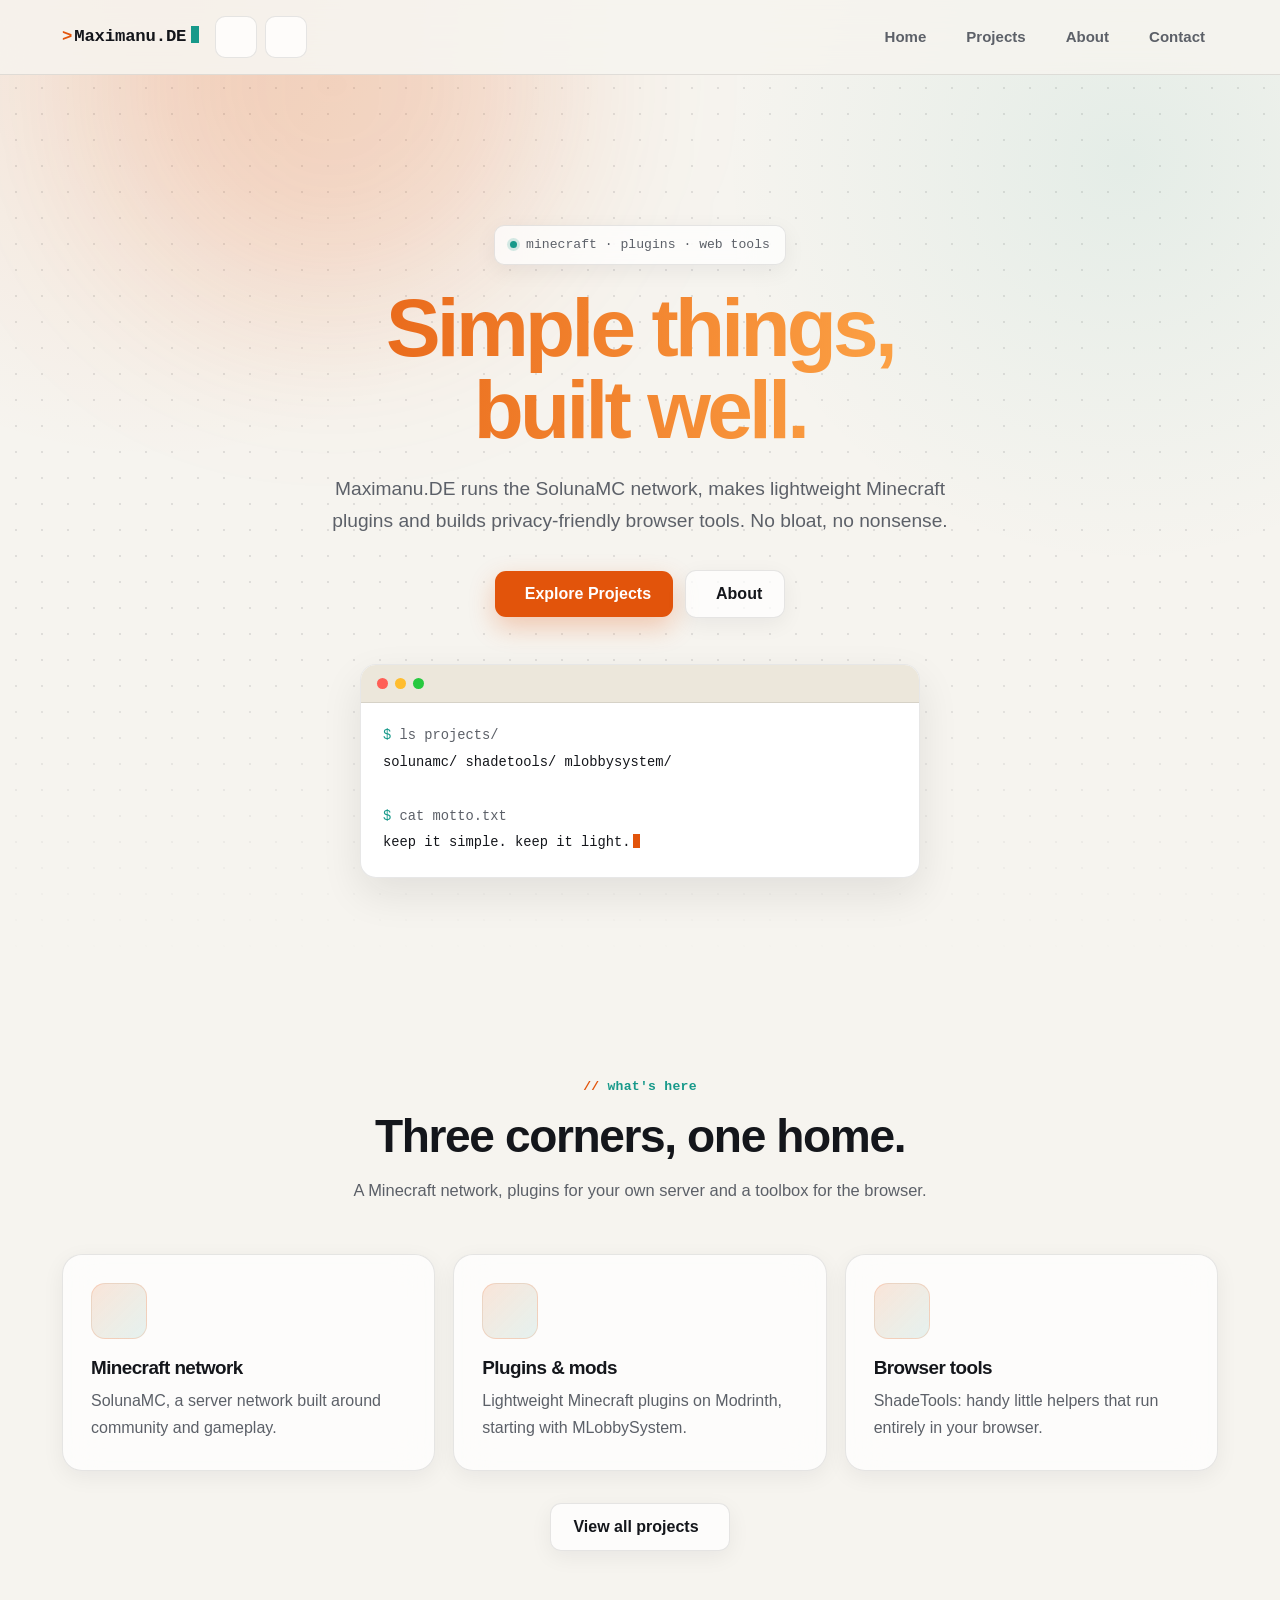
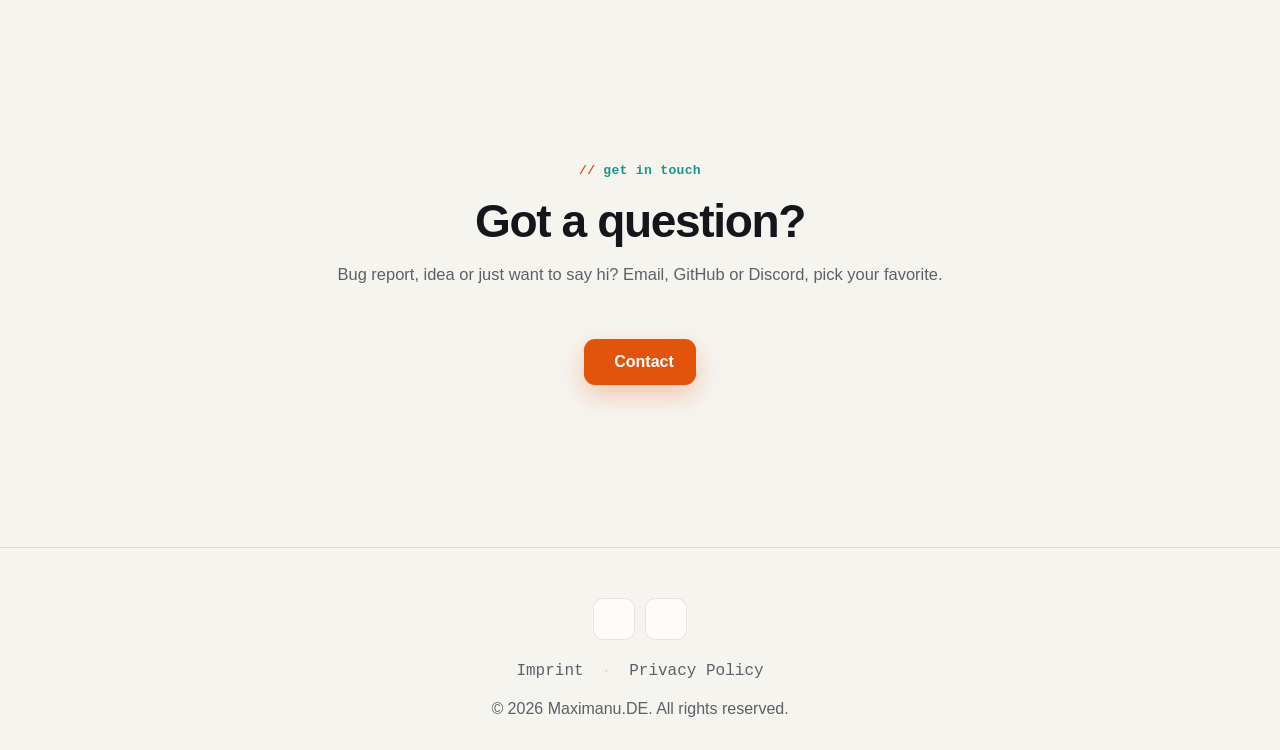
==== commit f24147ec: "Self-host fonts and icons, update privacy policy Serve Inter, Space Grotesk, JetBrains Mono and Boot" ====
--- a/index.html
+++ b/index.html
@@ -25,16 +25,9 @@
     <link rel="icon" type="image/svg+xml" href="/favicon.svg">
     <link rel="mask-icon" href="/favicon.svg" color="#e2540b">
 
-    <link rel="preconnect" href="https://fonts.googleapis.com">
-    <link rel="preconnect" href="https://fonts.gstatic.com" crossorigin>
     <link
         rel="stylesheet"
-        href="https://fonts.googleapis.com/css2?family=Inter:wght@400;500;600;700;800;900&family=Space+Grotesk:wght@500;600;700&family=JetBrains+Mono:wght@400;500;600;700&display=swap"
-    >
-
-    <link
-        rel="stylesheet"
-        href="https://cdn.jsdelivr.net/npm/bootstrap-icons@1.13.1/font/bootstrap-icons.min.css"
+        href="/vendor/bootstrap-icons/bootstrap-icons.min.css"
     >
 
     <link rel="stylesheet" href="/css/style.css">
--- a/css/style.css
+++ b/css/style.css
@@ -1,3 +1,59 @@
+/* Fonts (self-hosted, variable, latin + latin-ext) */
+
+@font-face {
+    font-family: "Inter";
+    font-style: normal;
+    font-weight: 100 900;
+    font-display: swap;
+    src: url("/fonts/inter-latin-ext.woff2") format("woff2");
+    unicode-range: U+0100-02BA,U+02BD-02C5,U+02C7-02CC,U+02CE-02D7,U+02DD-02FF,U+0304,U+0308,U+0329,U+1D00-1DBF,U+1E00-1E9F,U+1EF2-1EFF,U+2020,U+20A0-20AB,U+20AD-20C0,U+2113,U+2C60-2C7F,U+A720-A7FF;
+}
+
+@font-face {
+    font-family: "Inter";
+    font-style: normal;
+    font-weight: 100 900;
+    font-display: swap;
+    src: url("/fonts/inter-latin.woff2") format("woff2");
+    unicode-range: U+0000-00FF,U+0131,U+0152-0153,U+02BB-02BC,U+02C6,U+02DA,U+02DC,U+0304,U+0308,U+0329,U+2000-206F,U+20AC,U+2122,U+2191,U+2193,U+2212,U+2215,U+FEFF,U+FFFD;
+}
+
+@font-face {
+    font-family: "Space Grotesk";
+    font-style: normal;
+    font-weight: 300 700;
+    font-display: swap;
+    src: url("/fonts/space-grotesk-latin-ext.woff2") format("woff2");
+    unicode-range: U+0100-02BA,U+02BD-02C5,U+02C7-02CC,U+02CE-02D7,U+02DD-02FF,U+0304,U+0308,U+0329,U+1D00-1DBF,U+1E00-1E9F,U+1EF2-1EFF,U+2020,U+20A0-20AB,U+20AD-20C0,U+2113,U+2C60-2C7F,U+A720-A7FF;
+}
+
+@font-face {
+    font-family: "Space Grotesk";
+    font-style: normal;
+    font-weight: 300 700;
+    font-display: swap;
+    src: url("/fonts/space-grotesk-latin.woff2") format("woff2");
+    unicode-range: U+0000-00FF,U+0131,U+0152-0153,U+02BB-02BC,U+02C6,U+02DA,U+02DC,U+0304,U+0308,U+0329,U+2000-206F,U+20AC,U+2122,U+2191,U+2193,U+2212,U+2215,U+FEFF,U+FFFD;
+}
+
+@font-face {
+    font-family: "JetBrains Mono";
+    font-style: normal;
+    font-weight: 100 800;
+    font-display: swap;
+    src: url("/fonts/jetbrains-mono-latin-ext.woff2") format("woff2");
+    unicode-range: U+0100-02BA,U+02BD-02C5,U+02C7-02CC,U+02CE-02D7,U+02DD-02FF,U+0304,U+0308,U+0329,U+1D00-1DBF,U+1E00-1E9F,U+1EF2-1EFF,U+2020,U+20A0-20AB,U+20AD-20C0,U+2113,U+2C60-2C7F,U+A720-A7FF;
+}
+
+@font-face {
+    font-family: "JetBrains Mono";
+    font-style: normal;
+    font-weight: 100 800;
+    font-display: swap;
+    src: url("/fonts/jetbrains-mono-latin.woff2") format("woff2");
+    unicode-range: U+0000-00FF,U+0131,U+0152-0153,U+02BB-02BC,U+02C6,U+02DA,U+02DC,U+0304,U+0308,U+0329,U+2000-206F,U+20AC,U+2122,U+2191,U+2193,U+2212,U+2215,U+FEFF,U+FFFD;
+}
+
 :root {
     --bg: #f6f4ef;
     --bg-alt: #ece7db;
@@ -927,19 +983,6 @@
     margin-bottom: 24px;
 }
 
-.card-note {
-    display: inline-flex;
-    align-items: center;
-    gap: 8px;
-
-    min-height: 46px;
-
-    color: var(--text-muted);
-
-    font-family: var(--font-mono);
-    font-size: 0.86rem;
-}
-
 .tile {
     padding: 28px;
 }
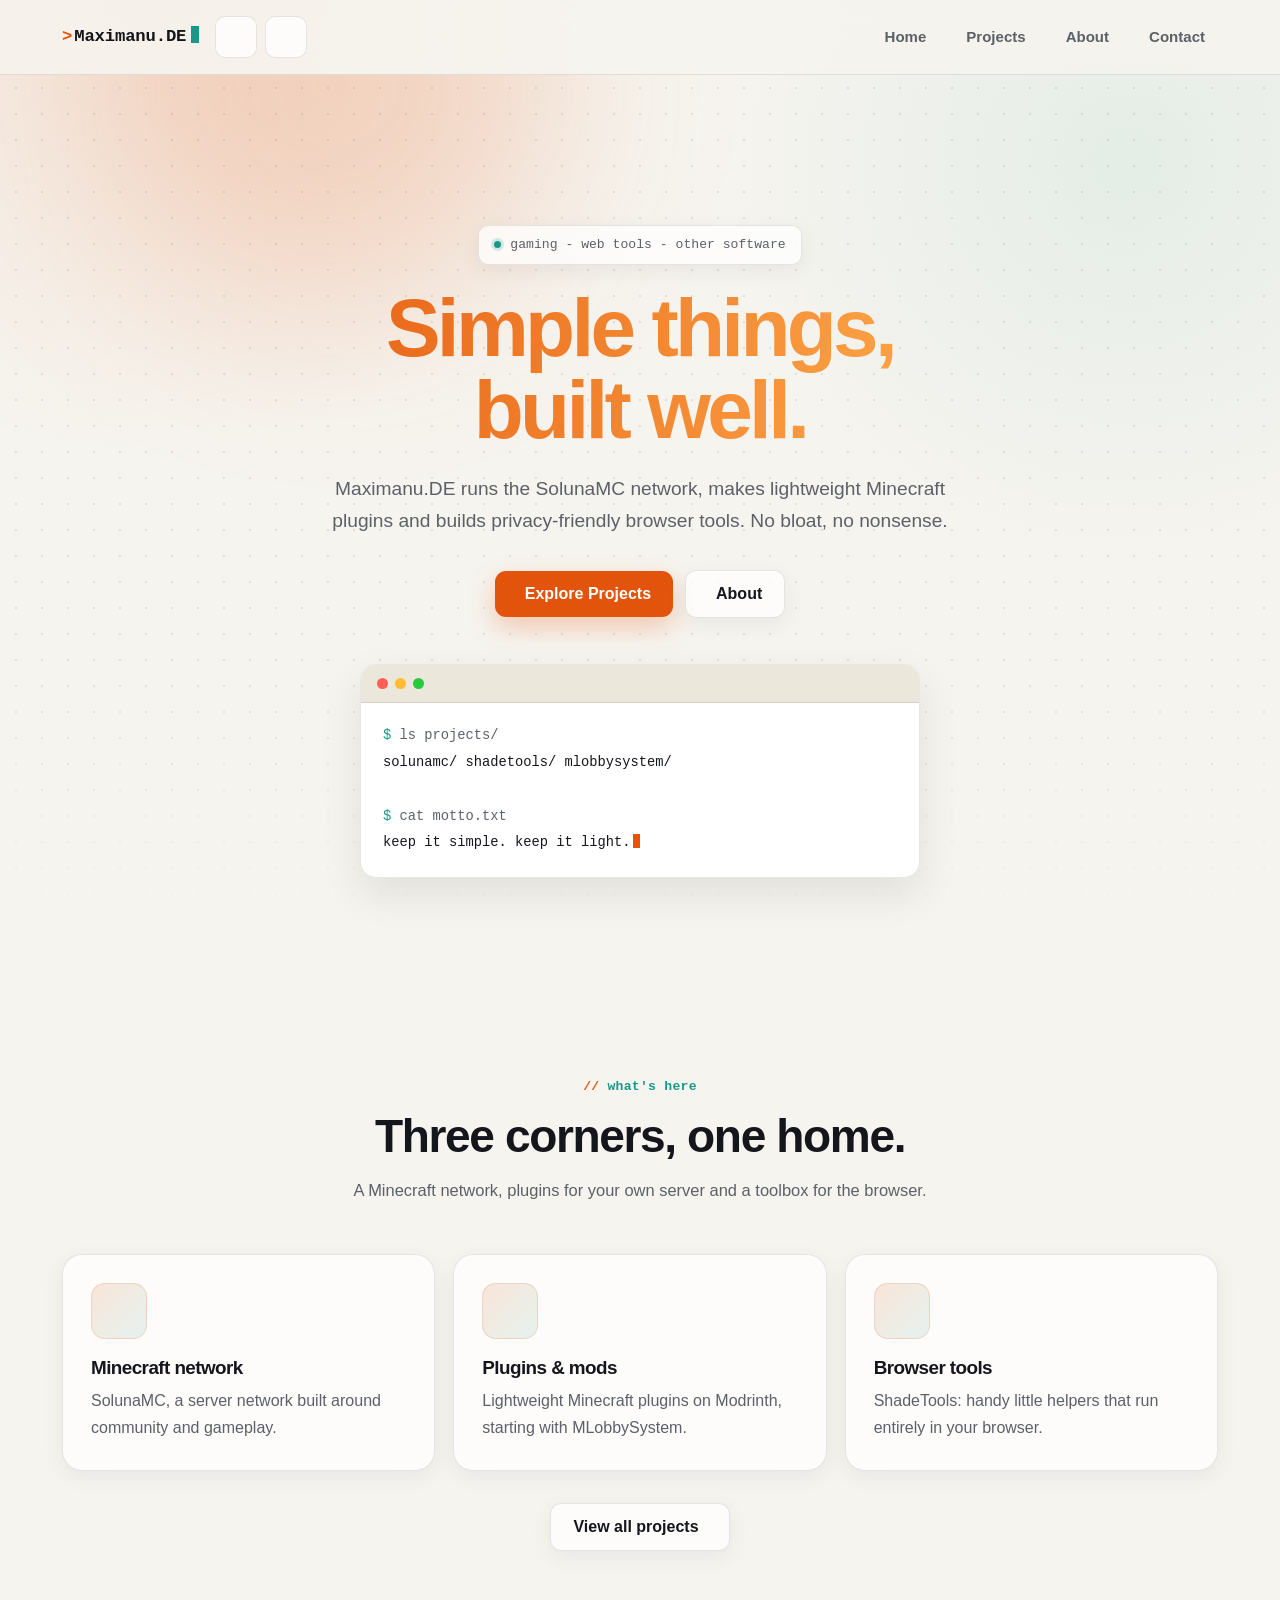
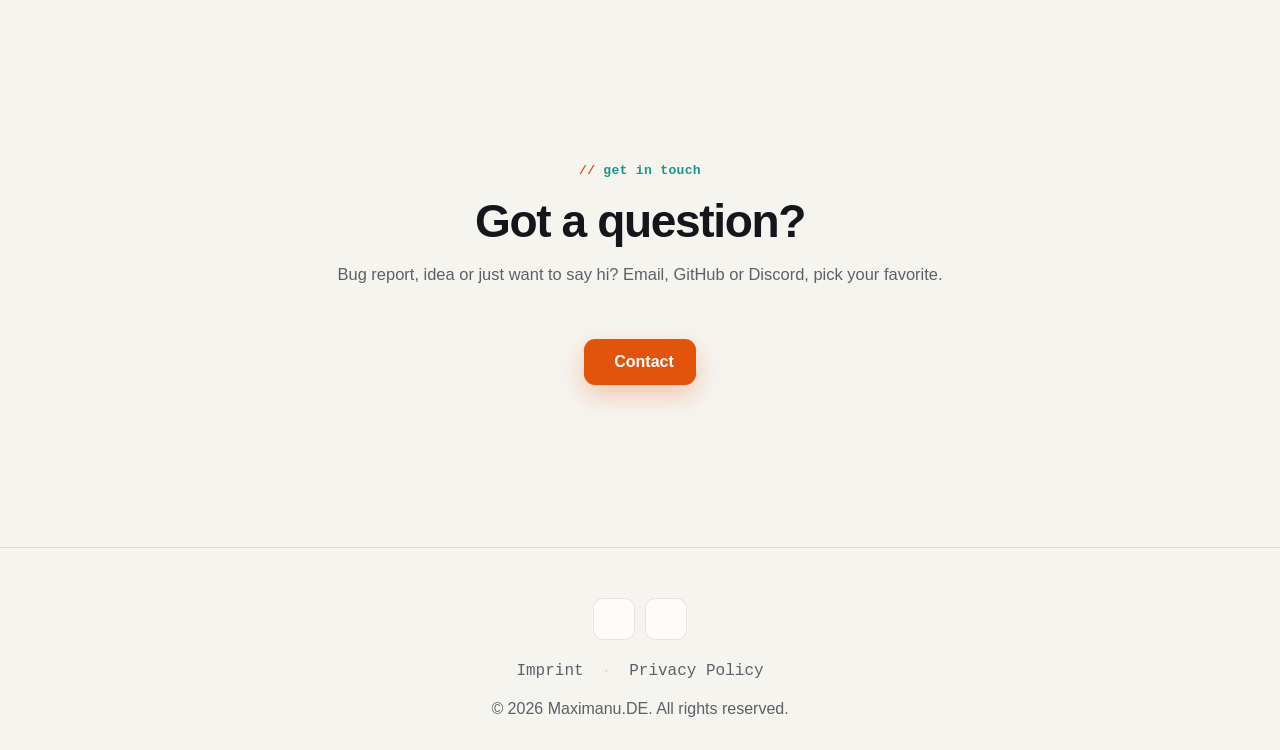
==== commit adc4f9b2: "Update hero badge text in index.html" ====
--- a/index.html
+++ b/index.html
@@ -53,7 +53,7 @@
             <div class="container">
 
                 <div class="hero-badge">
-                    minecraft · plugins · web tools
+                    gaming - web tools - other software
                 </div>
 
                 <h1>
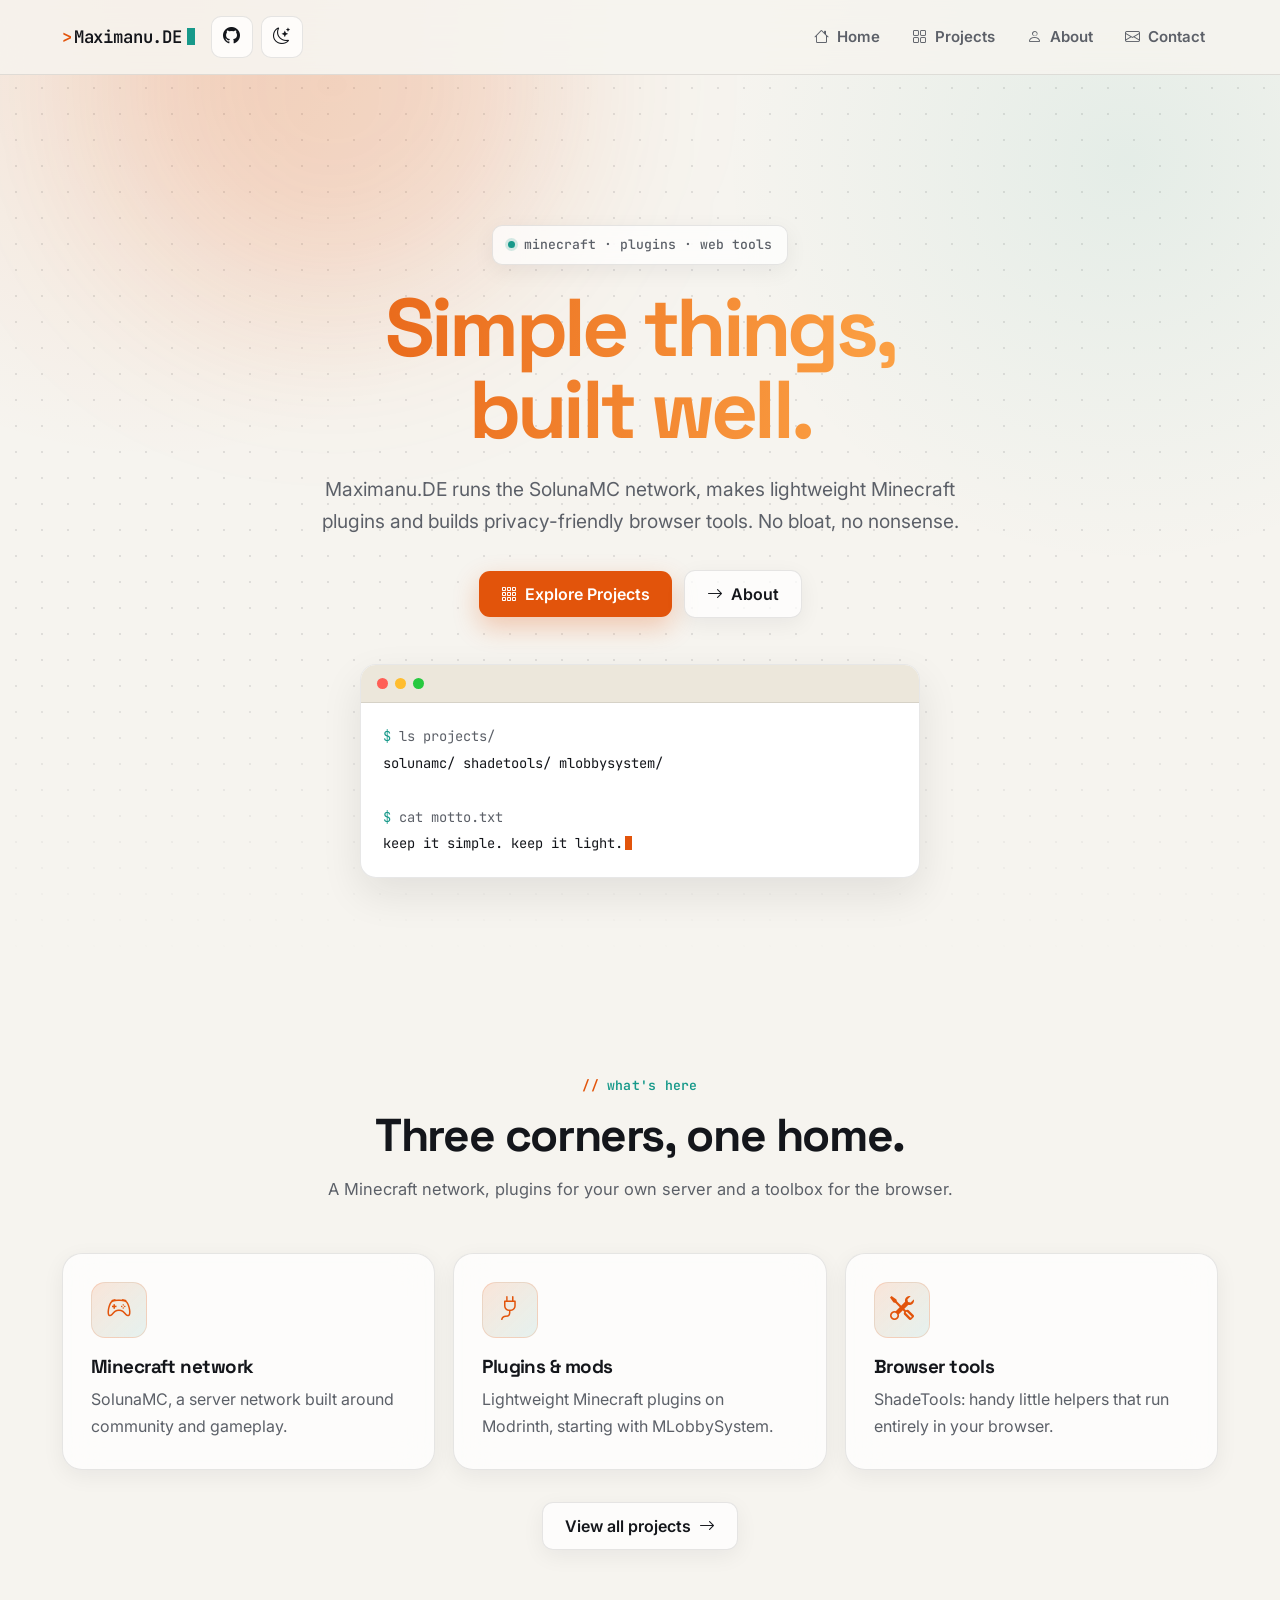
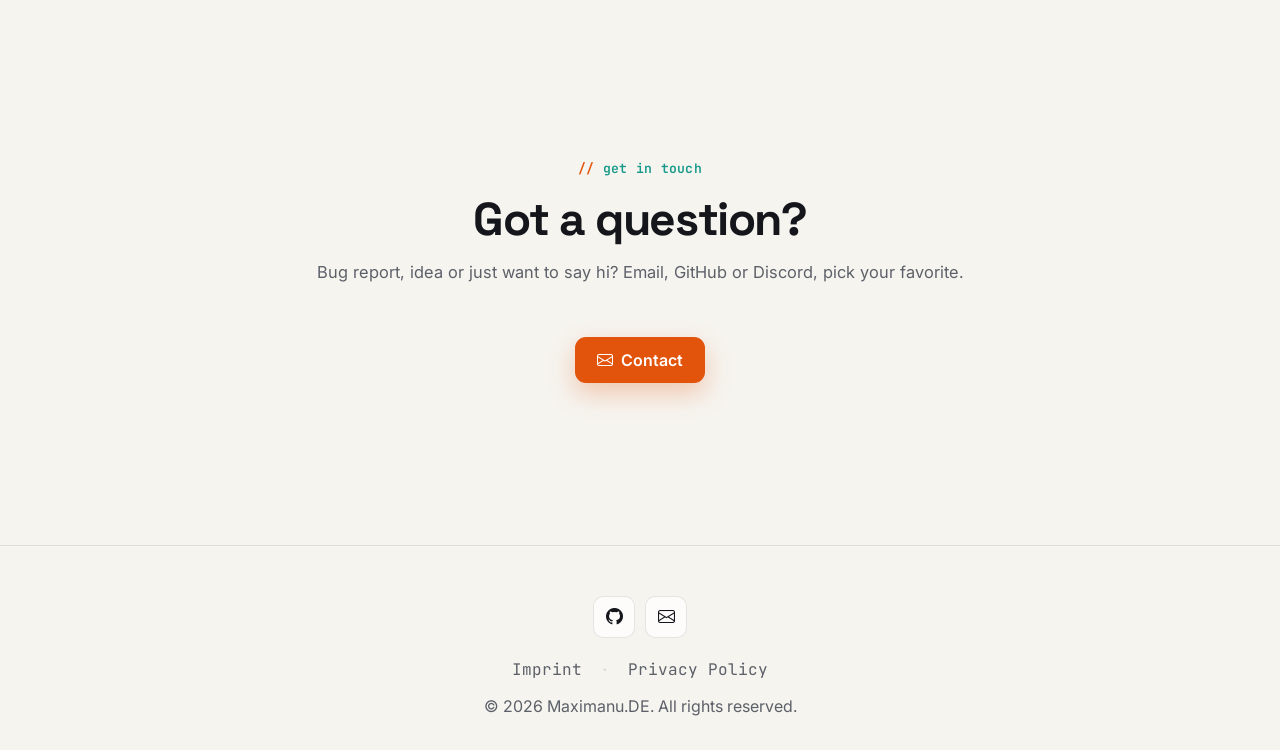
==== commit b0764150: "Load fonts and icons from CDNs again, animate menu like Bootstrap Revert the self-hosted fonts and i" ====
--- a/index.html
+++ b/index.html
@@ -25,9 +25,16 @@
     <link rel="icon" type="image/svg+xml" href="/favicon.svg">
     <link rel="mask-icon" href="/favicon.svg" color="#e2540b">
 
+    <link rel="preconnect" href="https://fonts.googleapis.com">
+    <link rel="preconnect" href="https://fonts.gstatic.com" crossorigin>
     <link
         rel="stylesheet"
-        href="/vendor/bootstrap-icons/bootstrap-icons.min.css"
+        href="https://fonts.googleapis.com/css2?family=Inter:wght@400;500;600;700;800;900&family=Space+Grotesk:wght@500;600;700&family=JetBrains+Mono:wght@400;500;600;700&display=swap"
+    >
+
+    <link
+        rel="stylesheet"
+        href="https://cdn.jsdelivr.net/npm/bootstrap-icons@1.13.1/font/bootstrap-icons.min.css"
     >
 
     <link rel="stylesheet" href="/css/style.css">
@@ -53,7 +60,7 @@
             <div class="container">
 
                 <div class="hero-badge">
-                    gaming - web tools - other software
+                    minecraft · plugins · web tools
                 </div>
 
                 <h1>
--- a/css/style.css
+++ b/css/style.css
@@ -1,59 +1,3 @@
-/* Fonts (self-hosted, variable, latin + latin-ext) */
-
-@font-face {
-    font-family: "Inter";
-    font-style: normal;
-    font-weight: 100 900;
-    font-display: swap;
-    src: url("/fonts/inter-latin-ext.woff2") format("woff2");
-    unicode-range: U+0100-02BA,U+02BD-02C5,U+02C7-02CC,U+02CE-02D7,U+02DD-02FF,U+0304,U+0308,U+0329,U+1D00-1DBF,U+1E00-1E9F,U+1EF2-1EFF,U+2020,U+20A0-20AB,U+20AD-20C0,U+2113,U+2C60-2C7F,U+A720-A7FF;
-}
-
-@font-face {
-    font-family: "Inter";
-    font-style: normal;
-    font-weight: 100 900;
-    font-display: swap;
-    src: url("/fonts/inter-latin.woff2") format("woff2");
-    unicode-range: U+0000-00FF,U+0131,U+0152-0153,U+02BB-02BC,U+02C6,U+02DA,U+02DC,U+0304,U+0308,U+0329,U+2000-206F,U+20AC,U+2122,U+2191,U+2193,U+2212,U+2215,U+FEFF,U+FFFD;
-}
-
-@font-face {
-    font-family: "Space Grotesk";
-    font-style: normal;
-    font-weight: 300 700;
-    font-display: swap;
-    src: url("/fonts/space-grotesk-latin-ext.woff2") format("woff2");
-    unicode-range: U+0100-02BA,U+02BD-02C5,U+02C7-02CC,U+02CE-02D7,U+02DD-02FF,U+0304,U+0308,U+0329,U+1D00-1DBF,U+1E00-1E9F,U+1EF2-1EFF,U+2020,U+20A0-20AB,U+20AD-20C0,U+2113,U+2C60-2C7F,U+A720-A7FF;
-}
-
-@font-face {
-    font-family: "Space Grotesk";
-    font-style: normal;
-    font-weight: 300 700;
-    font-display: swap;
-    src: url("/fonts/space-grotesk-latin.woff2") format("woff2");
-    unicode-range: U+0000-00FF,U+0131,U+0152-0153,U+02BB-02BC,U+02C6,U+02DA,U+02DC,U+0304,U+0308,U+0329,U+2000-206F,U+20AC,U+2122,U+2191,U+2193,U+2212,U+2215,U+FEFF,U+FFFD;
-}
-
-@font-face {
-    font-family: "JetBrains Mono";
-    font-style: normal;
-    font-weight: 100 800;
-    font-display: swap;
-    src: url("/fonts/jetbrains-mono-latin-ext.woff2") format("woff2");
-    unicode-range: U+0100-02BA,U+02BD-02C5,U+02C7-02CC,U+02CE-02D7,U+02DD-02FF,U+0304,U+0308,U+0329,U+1D00-1DBF,U+1E00-1E9F,U+1EF2-1EFF,U+2020,U+20A0-20AB,U+20AD-20C0,U+2113,U+2C60-2C7F,U+A720-A7FF;
-}
-
-@font-face {
-    font-family: "JetBrains Mono";
-    font-style: normal;
-    font-weight: 100 800;
-    font-display: swap;
-    src: url("/fonts/jetbrains-mono-latin.woff2") format("woff2");
-    unicode-range: U+0000-00FF,U+0131,U+0152-0153,U+02BB-02BC,U+02C6,U+02DA,U+02DC,U+0304,U+0308,U+0329,U+2000-206F,U+20AC,U+2122,U+2191,U+2193,U+2212,U+2215,U+FEFF,U+FFFD;
-}
-
 :root {
     --bg: #f6f4ef;
     --bg-alt: #ece7db;
@@ -464,7 +408,7 @@
     transition: box-shadow var(--transition);
 }
 
-.navbar-toggler:focus-visible {
+.navbar-toggler:focus {
     outline: none;
     box-shadow: 0 0 0 4px rgba(226, 84, 11, 0.14);
 }
@@ -478,41 +422,33 @@
         display: block;
     }
 
-    /* Collapsible menu: animates its row from 0fr to 1fr. */
+    /*
+       Collapsible menu, same approach as Bootstrap's collapse plugin:
+       main.js animates the real height between 0 and the menu's
+       scrollHeight while .collapsing is set, then drops the fixed
+       height again so the open menu is never clipped.
+    */
     .navbar-collapse {
-        display: grid;
+        display: block;
         flex-basis: 100%;
-        grid-template-rows: 0fr;
-
-        visibility: hidden;
-
-        transition:
-            grid-template-rows 350ms ease,
-            margin-top 350ms ease,
-            visibility 0s linear 350ms;
-    }
-
-    .navbar-collapse.is-open {
-        grid-template-rows: 1fr;
-
-        margin-top: 15px;
-
-        visibility: visible;
-
-        transition:
-            grid-template-rows 350ms ease,
-            margin-top 350ms ease;
+    }
+
+    .navbar-collapse.collapse:not(.show) {
+        display: none;
+    }
+
+    .navbar-collapse.collapsing {
+        height: 0;
+        overflow: hidden;
+
+        transition: height 350ms ease;
     }
 
     .navbar-nav {
         flex-direction: column;
 
-        min-height: 0;
-        overflow: hidden;
-
-        /* Room for the active link's shadow inside the clipped area. */
-        margin: -4px -20px -24px;
-        padding: 4px 20px 24px;
+        /* Inside the animated height, unlike a margin on the menu. */
+        padding-top: 15px;
     }
 }
 
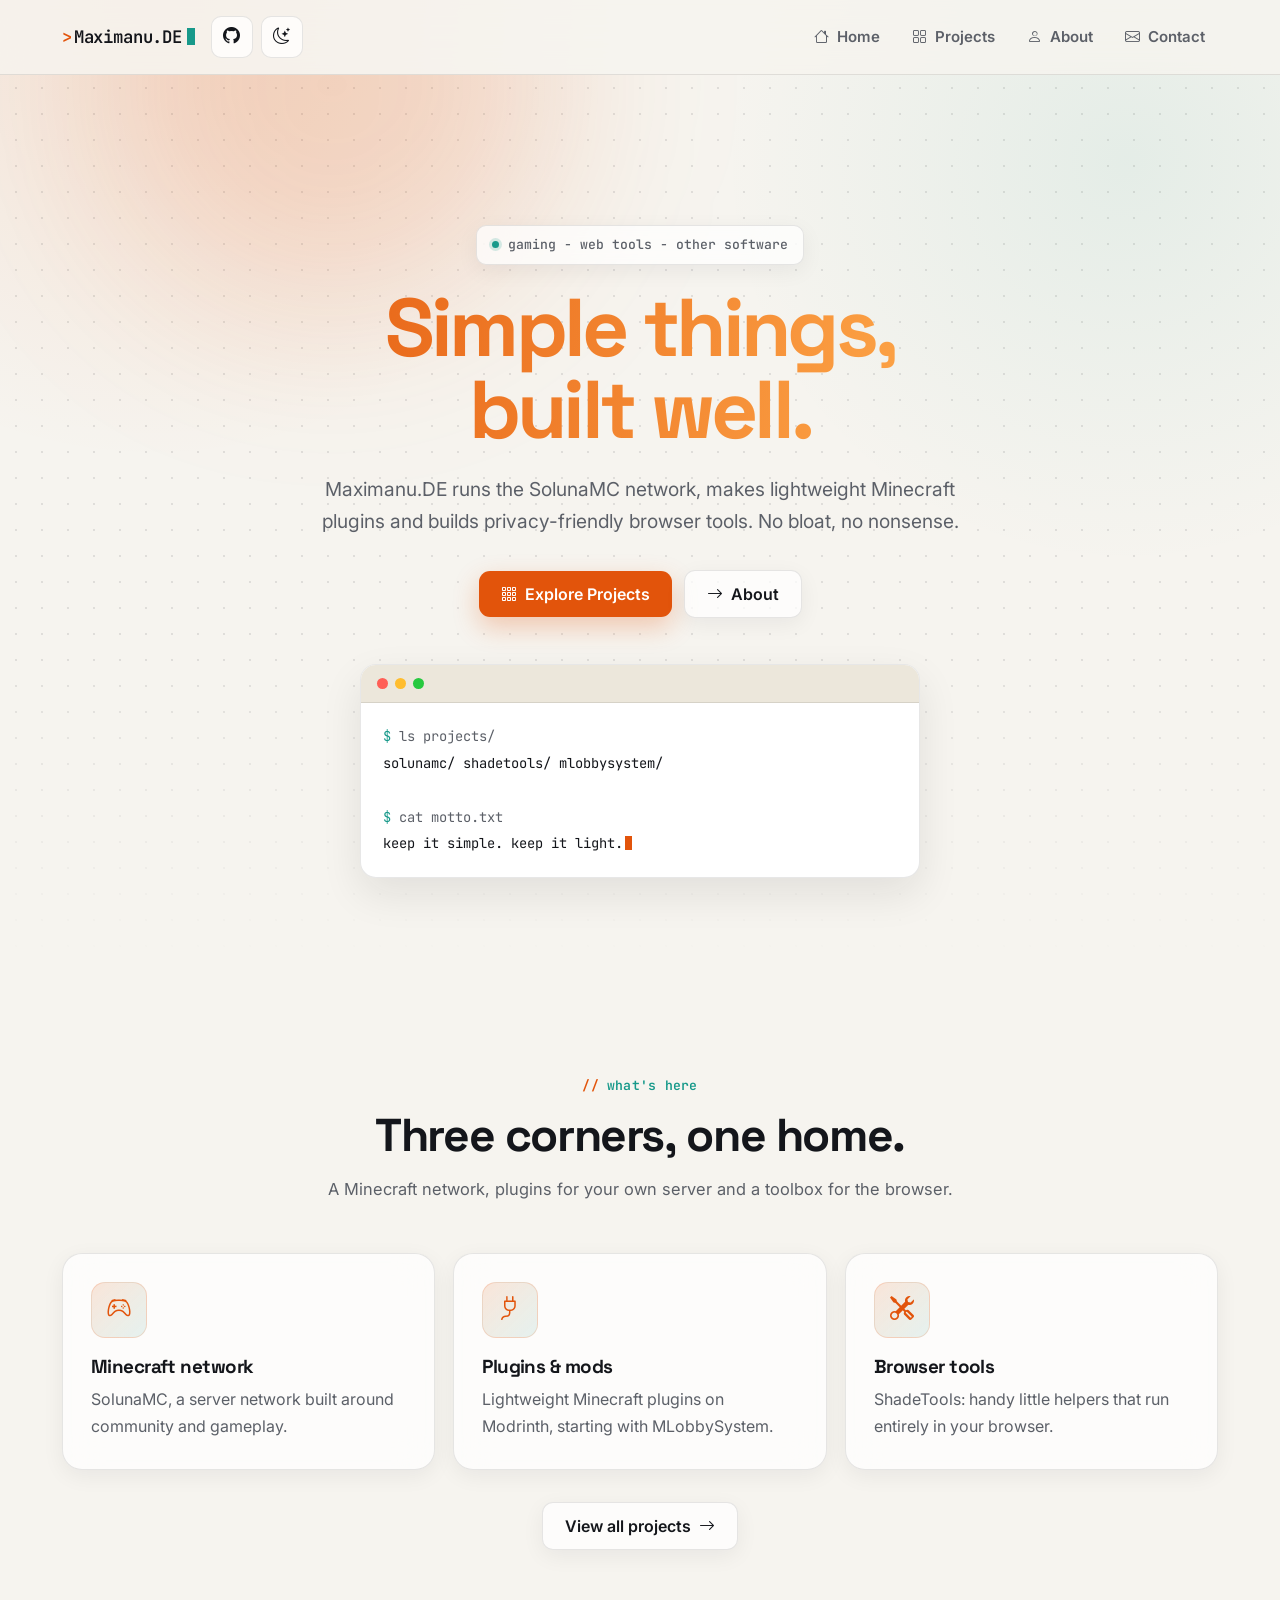
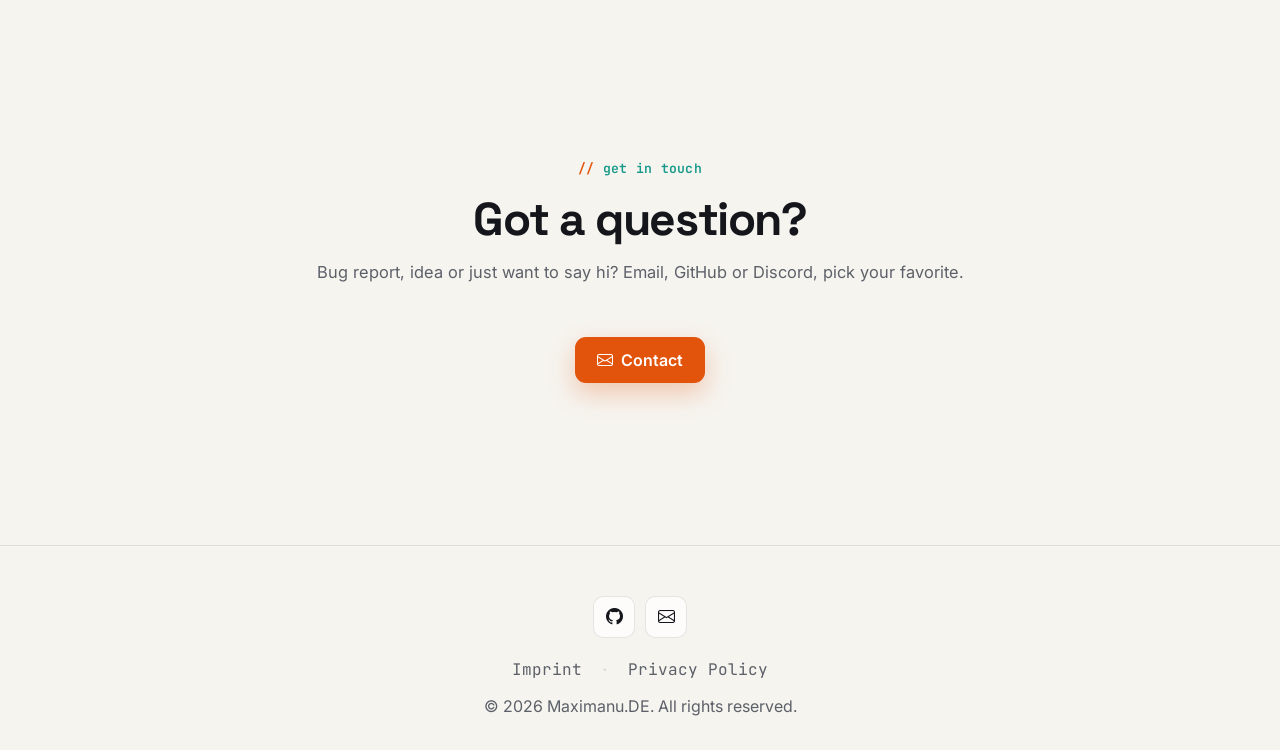
==== commit 6f999afc: "Merge remote-tracking branch 'origin/main'" ====
--- a/index.html
+++ b/index.html
@@ -60,7 +60,7 @@
             <div class="container">
 
                 <div class="hero-badge">
-                    minecraft · plugins · web tools
+                    gaming - web tools - other software
                 </div>
 
                 <h1>
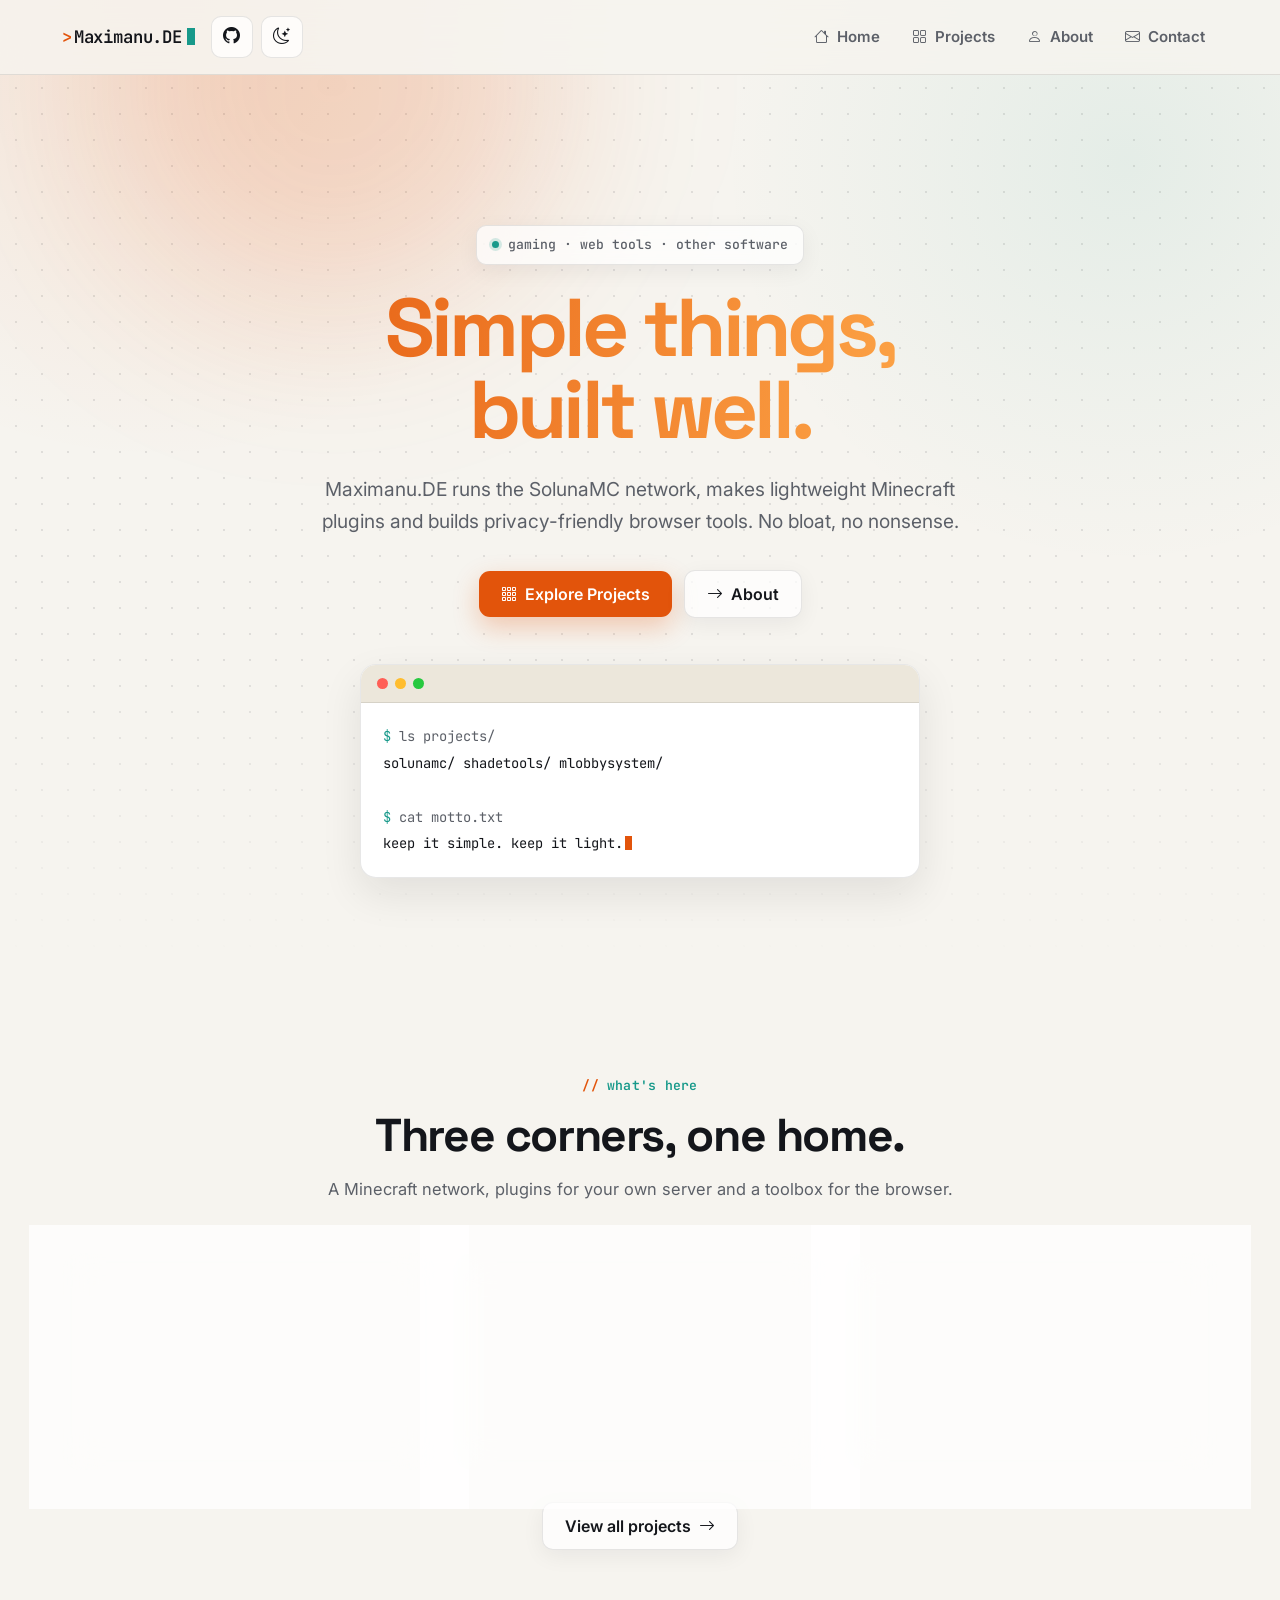
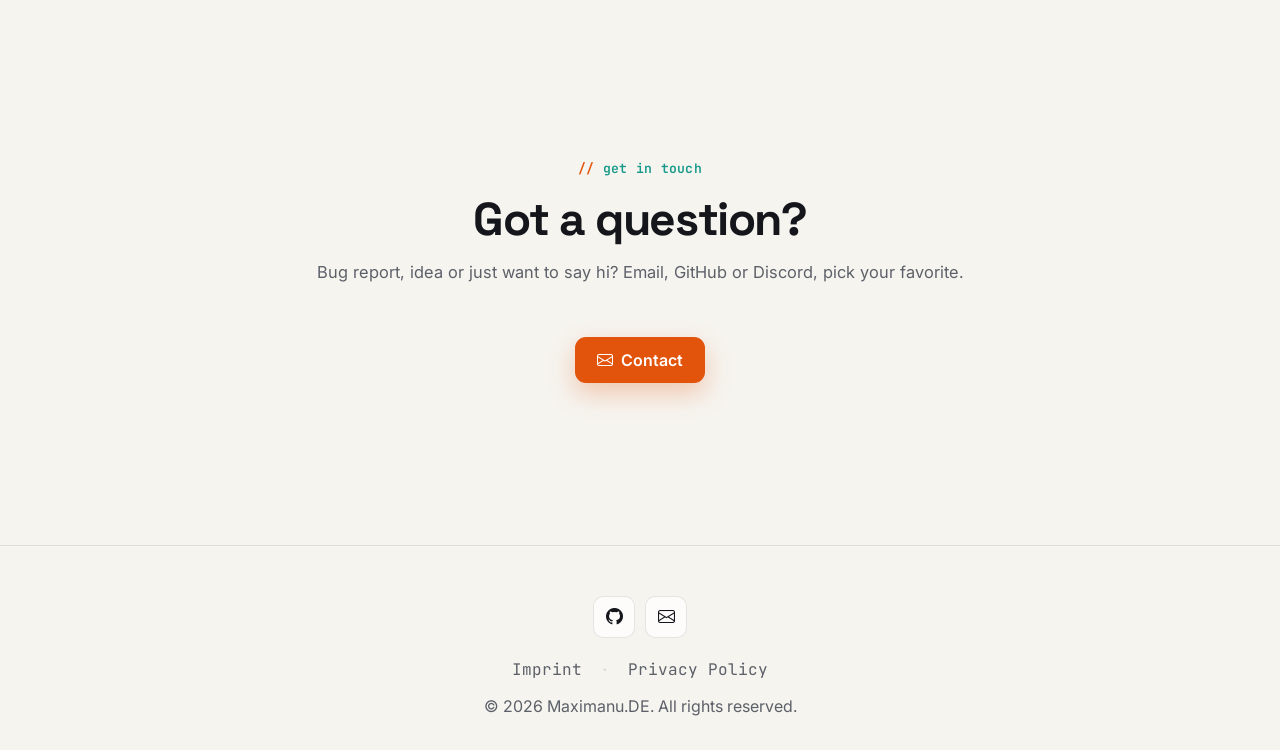
==== commit 1862b329: "Use middle dots in hero badge like the rest of the site Co-Authored-By: Claude Opus 5.5 <noreply@ant" ====
--- a/index.html
+++ b/index.html
@@ -60,7 +60,7 @@
             <div class="container">
 
                 <div class="hero-badge">
-                    gaming - web tools - other software
+                    gaming · web tools · other software
                 </div>
 
                 <h1>
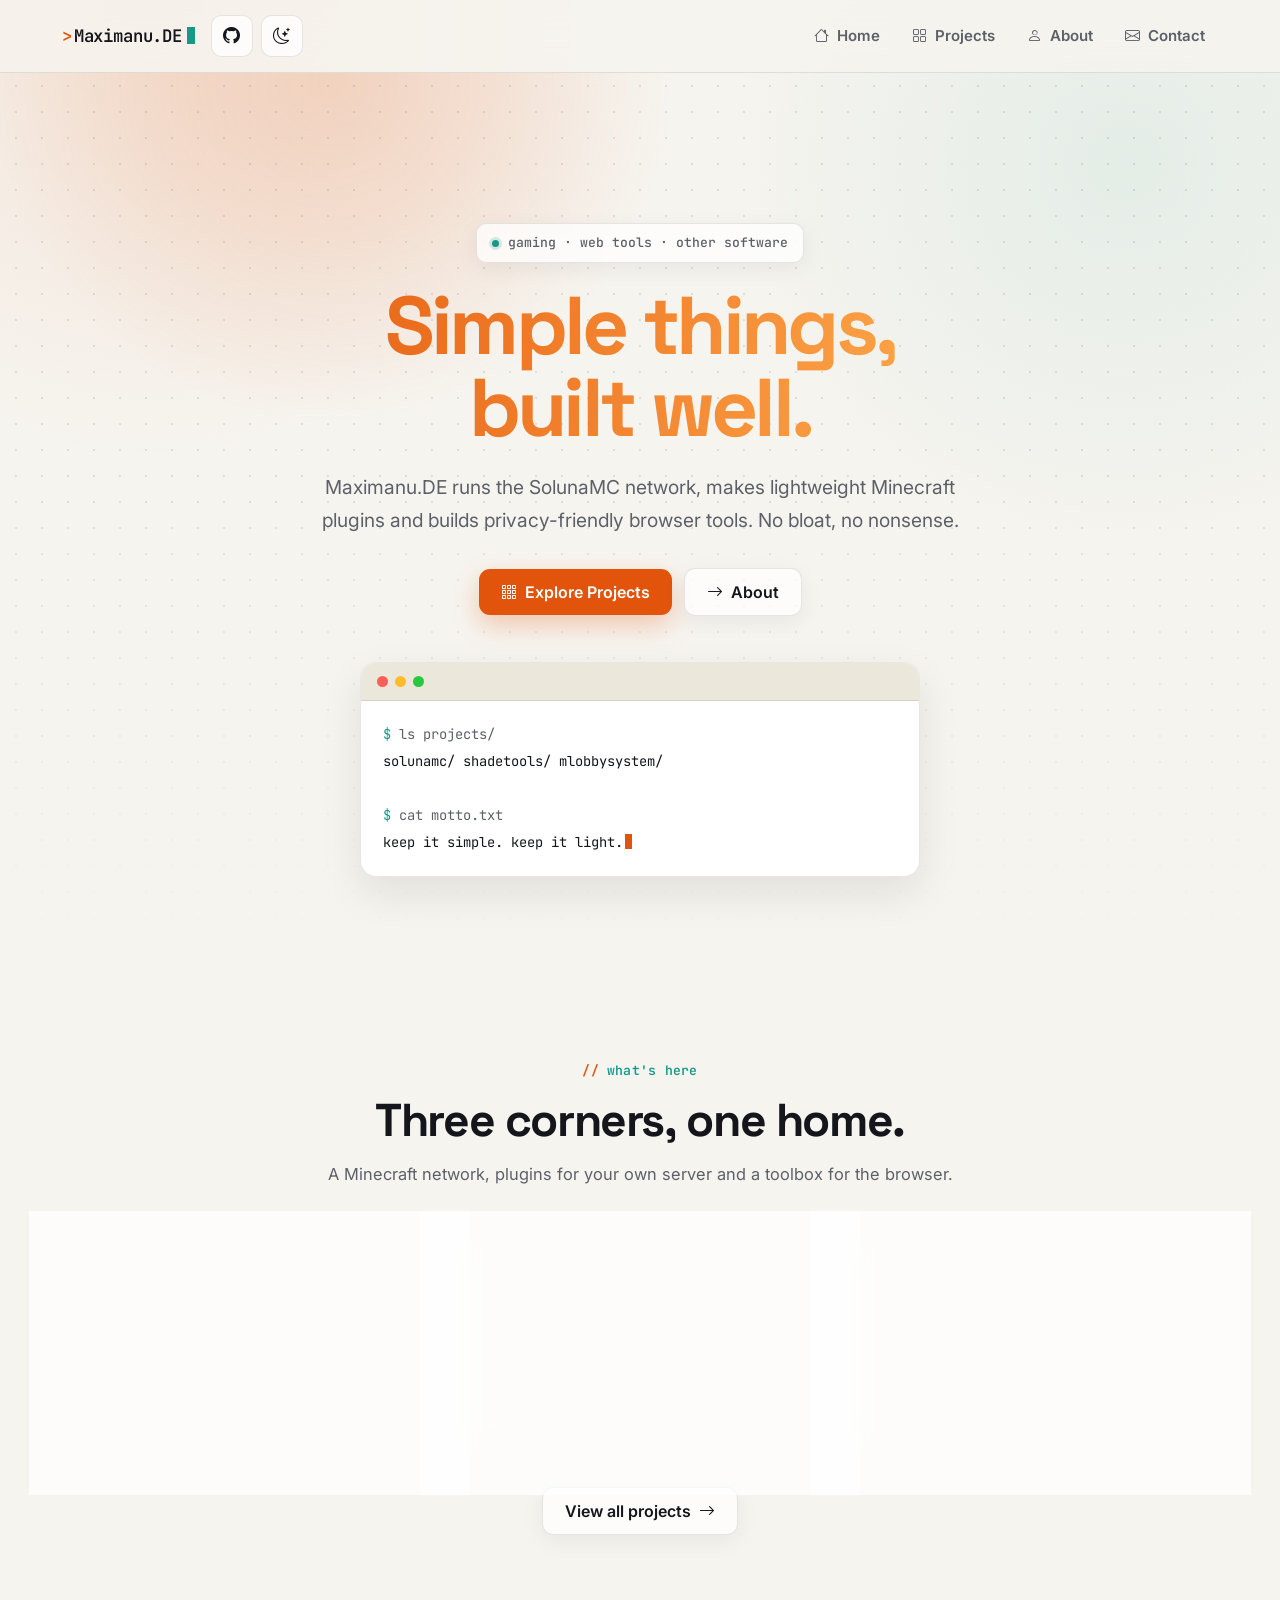
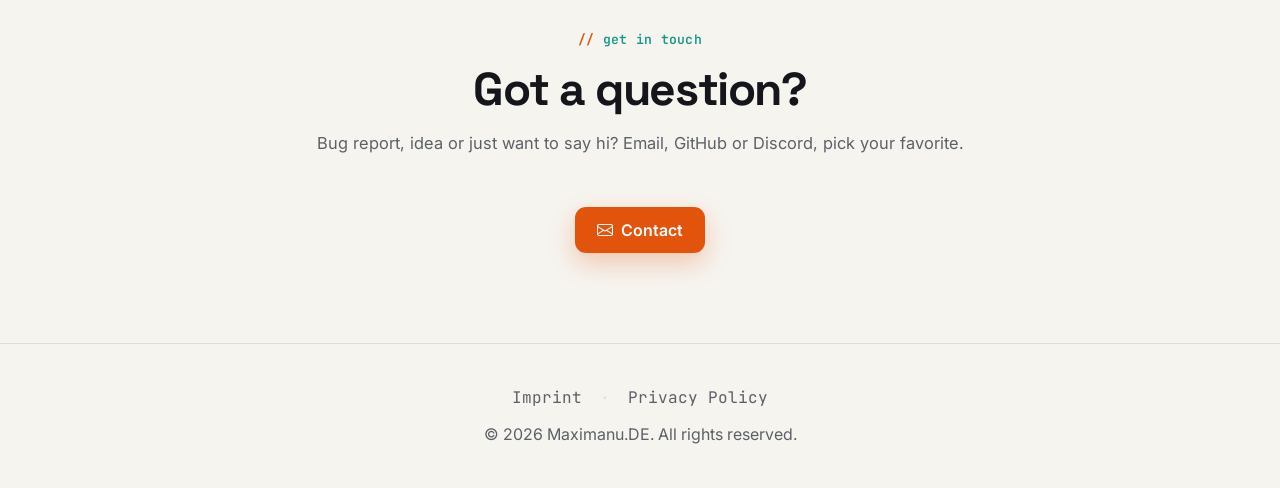
==== commit b9c3795e: "Restructure CSS so components don't need override rules - Keep responsive rules with their component" ====
--- a/index.html
+++ b/index.html
@@ -122,46 +122,40 @@
 
                 <div class="bento">
 
-                    <div class="bento-item reveal">
-                        <div class="tile">
-                            <div class="feature-icon">
-                                <i class="bi bi-controller"></i>
-                            </div>
-
-                            <h3>Minecraft network</h3>
-
-                            <p>
-                                SolunaMC, a server network built around community and gameplay.
-                            </p>
+                    <div class="tile reveal">
+                        <div class="feature-icon">
+                            <i class="bi bi-controller"></i>
                         </div>
-                    </div>
-
-                    <div class="bento-item reveal">
-                        <div class="tile">
-                            <div class="feature-icon">
-                                <i class="bi bi-plug"></i>
-                            </div>
-
-                            <h3>Plugins &amp; mods</h3>
-
-                            <p>
-                                Lightweight Minecraft plugins on Modrinth, starting with MLobbySystem.
-                            </p>
+
+                        <h3>Minecraft network</h3>
+
+                        <p>
+                            SolunaMC, a server network built around community and gameplay.
+                        </p>
+                    </div>
+
+                    <div class="tile reveal">
+                        <div class="feature-icon">
+                            <i class="bi bi-plug"></i>
                         </div>
-                    </div>
-
-                    <div class="bento-item reveal">
-                        <div class="tile">
-                            <div class="feature-icon">
-                                <i class="bi bi-tools"></i>
-                            </div>
-
-                            <h3>Browser tools</h3>
-
-                            <p>
-                                ShadeTools: handy little helpers that run entirely in your browser.
-                            </p>
+
+                        <h3>Plugins &amp; mods</h3>
+
+                        <p>
+                            Lightweight Minecraft plugins on Modrinth, starting with MLobbySystem.
+                        </p>
+                    </div>
+
+                    <div class="tile reveal">
+                        <div class="feature-icon">
+                            <i class="bi bi-tools"></i>
                         </div>
+
+                        <h3>Browser tools</h3>
+
+                        <p>
+                            ShadeTools: handy little helpers that run entirely in your browser.
+                        </p>
                     </div>
 
                 </div>
--- a/css/style.css
+++ b/css/style.css
@@ -1,8 +1,15 @@
+/*
+   The inline script in each page's <head> always sets data-theme to
+   "light" or "dark" (from localStorage or the system preference), so
+   the dark tokens only need to exist once.
+*/
+
 :root {
     --bg: #f6f4ef;
     --bg-alt: #ece7db;
     --surface: rgba(255, 255, 255, 0.72);
     --surface-solid: #ffffff;
+    --navbar-bg: rgba(246, 244, 239, 0.78);
     --text: #14161b;
     --text-muted: #5c6068;
     --border: rgba(20, 22, 27, 0.1);
@@ -22,7 +29,6 @@
     --shadow-md: 0 16px 42px rgba(20, 22, 27, 0.09);
     --shadow-lg: 0 28px 80px rgba(20, 22, 27, 0.14);
 
-    --radius-sm: 12px;
     --radius-md: 16px;
     --radius-lg: 20px;
 
@@ -38,31 +44,10 @@
         sans-serif;
     --font-mono: "JetBrains Mono", ui-monospace, SFMono-Regular, Menlo, Consolas, monospace;
 
+    --gutter: clamp(11px, 2.5vw, 20px);
     --transition: 200ms cubic-bezier(0.2, 0.8, 0.2, 1);
 
     color-scheme: light;
-}
-
-@media (prefers-color-scheme: dark) {
-    :root:not([data-theme="light"]) {
-        --bg: #0a0c11;
-        --bg-alt: #10131a;
-        --surface: rgba(19, 22, 30, 0.72);
-        --surface-solid: #12151d;
-        --text: #f3f1ea;
-        --text-muted: #979ca7;
-        --border: rgba(255, 255, 255, 0.09);
-
-        --primary: #ff7a3d;
-        --primary-2: #ffc169;
-        --accent: #2fd4bf;
-
-        --shadow-sm: 0 6px 22px rgba(0, 0, 0, 0.28);
-        --shadow-md: 0 16px 42px rgba(0, 0, 0, 0.36);
-        --shadow-lg: 0 28px 80px rgba(0, 0, 0, 0.5);
-
-        color-scheme: dark;
-    }
 }
 
 :root[data-theme="dark"] {
@@ -70,6 +55,7 @@
     --bg-alt: #10131a;
     --surface: rgba(19, 22, 30, 0.72);
     --surface-solid: #12151d;
+    --navbar-bg: rgba(10, 12, 17, 0.78);
     --text: #f3f1ea;
     --text-muted: #979ca7;
     --border: rgba(255, 255, 255, 0.09);
@@ -122,9 +108,6 @@
     color: var(--text);
 
     font-family: var(--font-body);
-    font-size: 1rem;
-    font-weight: 400;
-
     line-height: 1.7;
 
     -webkit-tap-highlight-color: transparent;
@@ -138,25 +121,14 @@
     background: rgba(226, 84, 11, 0.24);
 }
 
-img,
-svg {
-    vertical-align: middle;
-}
-
-img {
-    max-width: 100%;
-    height: auto;
-}
-
 a {
     color: inherit;
     text-decoration: none;
-    transition:
-        color var(--transition),
-        opacity var(--transition);
-}
-
-a:hover {
+    transition: color var(--transition);
+}
+
+/* :where() keeps this at zero specificity, so any component's own color wins. */
+:where(a:hover) {
     color: var(--primary);
 }
 
@@ -166,15 +138,10 @@
     color: inherit;
 
     font: inherit;
-    text-transform: none;
 }
 
 button:not(:disabled) {
     cursor: pointer;
-}
-
-:focus:not(:focus-visible) {
-    outline: 0;
 }
 
 ul,
@@ -184,21 +151,12 @@
 }
 
 hr {
-    margin: 1rem 0;
+    margin: 24px 0;
 
     border: 0;
     border-top: 1px solid currentColor;
 
-    color: inherit;
     opacity: 0.25;
-}
-
-/* Layout */
-
-.container {
-    width: min(1180px, calc(100% - 40px));
-    margin-inline: auto;
-    padding-inline: 12px;
 }
 
 /* Typography */
@@ -206,9 +164,7 @@
 h1,
 h2,
 h3,
-h4,
-h5,
-h6 {
+h4 {
     margin: 0 0 0.5rem;
 
     color: var(--text);
@@ -234,25 +190,230 @@
     font-size: min(calc(1.275rem + 0.3vw), 1.5rem);
 }
 
-h5 {
-    font-size: 1.25rem;
-}
-
-h6 {
-    font-size: 1rem;
-}
-
 p {
     margin: 0 0 1rem;
     color: var(--text-muted);
 }
 
+/* A paragraph never adds space after the last line of its container. */
+p:last-child {
+    margin-bottom: 0;
+}
+
 .lead {
     font-size: 1.25rem;
 }
 
 .mono {
     font-family: var(--font-mono);
+}
+
+/* Layout */
+
+.container {
+    width: min(1180px, 100% - 2 * var(--gutter));
+    margin-inline: auto;
+    padding-inline: 12px;
+}
+
+.section {
+    padding: clamp(56px, 7vw, 96px) 0;
+}
+
+/* Neighbouring blocks share one gap instead of stacking two. */
+.section + .section,
+.page-header + .section {
+    padding-top: 0;
+}
+
+.section-heading {
+    max-width: 720px;
+    margin: 0 auto clamp(32px, 5vw, 50px);
+
+    text-align: center;
+}
+
+.section-heading--start {
+    margin: 0;
+    text-align: left;
+}
+
+.section-heading h2 {
+    margin-bottom: 14px;
+
+    font-size: clamp(1.9rem, 3.6vw, 3rem);
+    line-height: 1.08;
+}
+
+.section-heading p {
+    font-size: 1.03rem;
+}
+
+.section-actions {
+    margin-top: 32px;
+    text-align: center;
+}
+
+.split {
+    display: grid;
+    gap: 24px;
+    align-items: start;
+}
+
+@media (min-width: 992px) {
+    .split {
+        grid-template-columns: 7fr 5fr;
+    }
+}
+
+.about-copy p {
+    line-height: 2;
+}
+
+.bento {
+    display: grid;
+    gap: 18px;
+}
+
+@media (min-width: 768px) {
+    .bento {
+        grid-template-columns: repeat(3, 1fr);
+    }
+
+    .bento--2 {
+        grid-template-columns: repeat(2, 1fr);
+    }
+}
+
+.project-grid {
+    display: grid;
+    gap: 24px;
+}
+
+@media (min-width: 768px) {
+    .project-grid {
+        grid-template-columns: repeat(2, 1fr);
+    }
+}
+
+@media (min-width: 992px) {
+    .project-grid {
+        grid-template-columns: repeat(3, 1fr);
+    }
+}
+
+/* Buttons */
+
+.icon-btn {
+    display: grid;
+    flex-shrink: 0;
+    place-items: center;
+
+    width: 42px;
+    height: 42px;
+
+    border: 1px solid var(--border);
+    border-radius: 10px;
+
+    background: var(--surface);
+    color: var(--text);
+
+    font-size: 1.05rem;
+    line-height: 1;
+
+    transition:
+        color var(--transition),
+        transform var(--transition),
+        box-shadow var(--transition),
+        border-color var(--transition);
+}
+
+/* Hover only where a pointer can hover; on touch it would stick after a tap. */
+@media (hover: hover) {
+    .icon-btn:hover {
+        color: var(--primary);
+        transform: translateY(-1px);
+
+        border-color: rgba(226, 84, 11, 0.3);
+
+        box-shadow: var(--shadow-sm);
+    }
+}
+
+.icon-btn:focus-visible {
+    outline: none;
+
+    box-shadow: 0 0 0 4px rgba(226, 84, 11, 0.15);
+}
+
+.btn {
+    display: inline-flex;
+    align-items: center;
+    justify-content: center;
+    gap: 8px;
+
+    min-height: 46px;
+    padding: 11px 22px;
+
+    border: 1px solid transparent;
+    border-radius: 11px;
+
+    font-weight: 600;
+    line-height: 1.5;
+
+    transition:
+        transform var(--transition),
+        box-shadow var(--transition),
+        background var(--transition),
+        border-color var(--transition);
+}
+
+@media (max-width: 479.98px) {
+    .btn {
+        width: 100%;
+    }
+}
+
+.btn:hover {
+    transform: translateY(-2px);
+}
+
+.btn:focus-visible {
+    outline: none;
+
+    box-shadow: 0 0 0 4px rgba(226, 84, 11, 0.2);
+}
+
+.btn-primary {
+    border: 0;
+
+    background: var(--primary);
+    color: #ffffff;
+
+    box-shadow: 0 10px 26px rgba(226, 84, 11, 0.28);
+}
+
+.btn-primary:hover {
+    background: color-mix(in srgb, var(--primary) 88%, black);
+
+    box-shadow: 0 16px 36px rgba(226, 84, 11, 0.36);
+}
+
+.btn-secondary {
+    border-color: var(--border);
+
+    background: var(--surface);
+    color: var(--text);
+
+    box-shadow: var(--shadow-sm);
+}
+
+.btn-secondary:hover {
+    border-color: rgba(226, 84, 11, 0.24);
+
+    background: var(--surface-solid);
+
+    box-shadow: var(--shadow-md);
 }
 
 /* Header */
@@ -264,15 +425,14 @@
 
     /*
        padding, not min-height: the bar's height must always equal its
-       content's height. A min-height taller than the collapsed content
-       leaves slack that disappears once the mobile menu opens, and the
-       brand row visibly jumps.
+       content's height, or opening the mobile menu makes the brand row
+       jump.
     */
-    padding-block: 15px;
+    padding-block: clamp(12px, 1.5vw, 15px);
 
     border-bottom: 1px solid var(--border);
 
-    background: rgba(246, 244, 239, 0.78);
+    background: var(--navbar-bg);
 
     backdrop-filter: blur(20px);
     -webkit-backdrop-filter: blur(20px);
@@ -282,32 +442,17 @@
         border-color var(--transition);
 }
 
-@media (prefers-color-scheme: dark) {
-    :root:not([data-theme="light"]) .navbar {
-        background: rgba(10, 12, 17, 0.78);
-    }
-}
-
-[data-theme="dark"] .navbar {
-    background: rgba(10, 12, 17, 0.78);
-}
-
 .navbar > .container {
     display: flex;
-    flex-wrap: nowrap;
     align-items: center;
     justify-content: space-between;
+    column-gap: 16px;
 }
 
 .navbar-brand {
     display: inline-flex;
     align-items: baseline;
     gap: 2px;
-
-    margin-right: 16px;
-    padding-block: 5px;
-
-    color: var(--text);
 
     font-family: var(--font-mono);
     font-size: 1.08rem;
@@ -316,10 +461,6 @@
     white-space: nowrap;
 }
 
-.navbar-brand:hover {
-    color: var(--primary);
-}
-
 .navbar-brand .prompt {
     color: var(--primary);
 }
@@ -344,17 +485,19 @@
     gap: 8px;
 }
 
+.navbar-toggler {
+    display: none;
+}
+
 .navbar-collapse {
-    display: flex;
-    flex-grow: 1;
-    align-items: center;
+    margin-left: auto;
 }
 
 .navbar-nav {
     display: flex;
     gap: 6px;
 
-    margin: 0 0 0 auto;
+    margin: 0;
     padding: 0;
 
     list-style: none;
@@ -365,7 +508,9 @@
     align-items: center;
     gap: 8px;
 
-    padding: 9px 13px;
+    /* Same height as the .icon-btn buttons next to the nav. */
+    min-height: 42px;
+    padding: 0 13px;
     border-radius: 10px;
 
     color: var(--text-muted);
@@ -391,35 +536,13 @@
     box-shadow: var(--shadow-sm);
 }
 
-.navbar-toggler {
-    display: none;
-
-    padding: 8px 10px;
-
-    border: 1px solid var(--border);
-    border-radius: 10px;
-
-    background: var(--surface);
-    color: var(--text);
-
-    font-size: 1.25rem;
-    line-height: 1;
-
-    transition: box-shadow var(--transition);
-}
-
-.navbar-toggler:focus {
-    outline: none;
-    box-shadow: 0 0 0 4px rgba(226, 84, 11, 0.14);
-}
-
 @media (max-width: 991.98px) {
     .navbar > .container {
         flex-wrap: wrap;
     }
 
     .navbar-toggler {
-        display: block;
+        display: grid;
     }
 
     /*
@@ -429,7 +552,6 @@
        height again so the open menu is never clipped.
     */
     .navbar-collapse {
-        display: block;
         flex-basis: 100%;
     }
 
@@ -452,68 +574,24 @@
     }
 }
 
-/* Icon buttons (theme toggle, GitHub link) */
-
-.icon-btn {
-    display: grid;
-    flex-shrink: 0;
-    place-items: center;
-
-    width: 42px;
-    height: 42px;
-
-    border: 1px solid var(--border);
-    border-radius: 10px;
-
-    background: var(--surface);
-    color: var(--text);
-
-    font-size: 1.05rem;
-    line-height: 1;
-
-    cursor: pointer;
-
-    transition:
-        transform var(--transition),
-        box-shadow var(--transition),
-        border-color var(--transition),
-        background var(--transition);
-}
-
-.icon-btn:hover {
-    color: var(--primary);
-    transform: translateY(-1px);
-
-    border-color: rgba(226, 84, 11, 0.3);
-
-    box-shadow: var(--shadow-sm);
-}
-
-.icon-btn:focus-visible {
-    outline: none;
-
-    box-shadow: 0 0 0 4px rgba(226, 84, 11, 0.15);
-}
-
-/* Hero */
+/* Hero and page headers */
 
 .hero,
 .page-header,
 .error-page {
     position: relative;
     isolation: isolate;
-    overflow: hidden;
-
-    padding: clamp(80px, 12vw, 150px) 0 90px;
+
+    padding: clamp(72px, 12vw, 150px) 0 clamp(60px, 8vw, 90px);
 
     text-align: center;
-
-    background-image:
-        radial-gradient(var(--border) 1px, transparent 1px);
-    background-size: 26px 26px;
-    background-position: center top;
-}
-
+}
+
+/*
+   Glow and dot grid share one layer that fades out with a mask, so
+   nothing is cut off at the section's bottom edge and the page
+   background shows through evenly.
+*/
 .hero::after,
 .page-header::after,
 .error-page::after {
@@ -523,35 +601,20 @@
     inset: 0;
     z-index: -1;
 
-    background: linear-gradient(
-        to bottom,
-        transparent 0%,
-        transparent 65%,
-        var(--bg) 100%
-    );
-
-    pointer-events: none;
-}
-
-.hero::before,
-.page-header::before,
-.error-page::before {
-    content: "";
-
-    position: absolute;
-    z-index: -1;
-
-    width: 460px;
-    height: 460px;
-
-    top: -220px;
-    left: 8%;
-
-    border-radius: 50%;
-
-    background: rgba(226, 84, 11, 0.16);
-
-    filter: blur(90px);
+    background-image:
+        radial-gradient(var(--border) 1px, transparent 1px),
+        radial-gradient(
+            circle 340px at calc(8% + 230px) 10px,
+            rgba(226, 84, 11, 0.16),
+            rgba(226, 84, 11, 0.1) 45%,
+            transparent 100%
+        );
+    background-size: 26px 26px, 100% 100%;
+    background-position: center top, 0 0;
+    background-repeat: repeat, no-repeat;
+
+    -webkit-mask-image: linear-gradient(to bottom, #000 45%, transparent 100%);
+    mask-image: linear-gradient(to bottom, #000 45%, transparent 100%);
 
     pointer-events: none;
 }
@@ -562,10 +625,7 @@
     margin: 22px auto;
 
     font-size: clamp(2.8rem, 6.4vw, 5.6rem);
-
-    font-weight: 700;
     line-height: 1;
-
     letter-spacing: -0.045em;
 
     background: var(--gradient);
@@ -586,33 +646,9 @@
     max-width: 660px;
     margin: 0 auto;
 
-    color: var(--text-muted);
-
     font-size: clamp(1rem, 2vw, 1.2rem);
 
     animation: fade-up 700ms 100ms ease both;
-}
-
-/* Eyebrow */
-
-.eyebrow {
-    display: inline-flex;
-    align-items: center;
-    gap: 8px;
-
-    margin-bottom: 14px;
-
-    color: var(--accent);
-
-    font-family: var(--font-mono);
-    font-size: 0.82rem;
-    font-weight: 600;
-    letter-spacing: 0.02em;
-}
-
-.eyebrow::before {
-    content: "//";
-    color: var(--primary);
 }
 
 .hero-badge {
@@ -630,7 +666,7 @@
     color: var(--text-muted);
 
     font-family: var(--font-mono);
-    font-size: 0.82rem;
+    font-size: clamp(0.75rem, 2.5vw, 0.82rem);
     font-weight: 500;
 
     box-shadow: var(--shadow-sm);
@@ -671,6 +707,26 @@
     }
 }
 
+.eyebrow {
+    display: inline-flex;
+    align-items: center;
+    gap: 8px;
+
+    margin-bottom: 14px;
+
+    color: var(--accent);
+
+    font-family: var(--font-mono);
+    font-size: 0.82rem;
+    font-weight: 600;
+    letter-spacing: 0.02em;
+}
+
+.eyebrow::before {
+    content: "//";
+    color: var(--primary);
+}
+
 /* Terminal mock */
 
 .terminal {
@@ -751,129 +807,25 @@
     animation: blink 1s step-end infinite;
 }
 
-/* Sections */
-
-.section {
-    position: relative;
-    padding: clamp(64px, 8vw, 115px) 0;
-}
-
-.section-heading {
-    max-width: 720px;
-    margin: 0 auto 50px;
-
-    text-align: center;
-}
-
-.section.section--flush {
-    padding-top: 0;
-}
-
-.section-heading.section-heading--start {
-    margin: 0;
-    text-align: left;
-}
-
-.section-heading h2 {
-    margin-bottom: 14px;
-
-    font-size: clamp(1.9rem, 3.6vw, 3rem);
-
-    line-height: 1.08;
-}
-
-.section-heading p {
-    margin: 0;
-    font-size: 1.03rem;
-}
-
-.section-actions {
-    text-align: center;
-}
-
-.bento + .section-actions {
-    margin-top: 32px;
-}
-
-/* Split layouts (about, contact) */
-
-.split {
-    display: grid;
-    gap: 24px;
-    align-items: start;
-}
-
-@media (min-width: 992px) {
-    .split {
-        grid-template-columns: 7fr 5fr;
-    }
-}
-
-.about-copy p {
-    line-height: 2;
-}
-
-.split > .tile {
-    height: auto;
-}
-
-/* Bento grid */
-
-.bento {
-    display: grid;
-    grid-template-columns: repeat(3, 1fr);
-    gap: 18px;
-}
-
-.bento.bento--2 {
-    grid-template-columns: repeat(2, 1fr);
-}
-
-.bento-item.span-full {
-    grid-column: 1 / -1;
-}
-
-.project-grid {
-    display: grid;
-    grid-template-columns: repeat(2, 1fr);
-    gap: 24px;
-}
-
-@media (max-width: 767.98px) {
-    .bento,
-    .bento.bento--2,
-    .project-grid {
-        grid-template-columns: 1fr;
-    }
-}
-
-@media (min-width: 992px) {
-    .project-grid {
-        grid-template-columns: repeat(3, 1fr);
-    }
-}
-
-/* Cards */
+/* Surfaces: cards, tiles and content panels */
+
+.card,
+.tile,
+.contact-card,
+.legal-content {
+    border: 1px solid var(--border);
+    border-radius: var(--radius-lg);
+
+    background: var(--surface);
+
+    box-shadow: var(--shadow-sm);
+
+    backdrop-filter: blur(18px);
+    -webkit-backdrop-filter: blur(18px);
+}
 
 .card,
 .tile {
-    position: relative;
-
-    height: 100%;
-
-    overflow: hidden;
-
-    border: 1px solid var(--border);
-    border-radius: var(--radius-lg);
-
-    background: var(--surface);
-    color: var(--text);
-
-    box-shadow: var(--shadow-sm);
-
-    backdrop-filter: blur(18px);
-    -webkit-backdrop-filter: blur(18px);
-
     transition:
         transform var(--transition),
         box-shadow var(--transition),
@@ -889,26 +841,40 @@
     box-shadow: var(--shadow-lg);
 }
 
-.card-body {
-    padding: 24px;
-}
-
-@media (min-width: 992px) {
-    .card-body {
-        padding: 32px;
-    }
+.tile {
+    padding: 28px;
+}
+
+.tile h3 {
+    font-size: 1.18rem;
+}
+
+.tile .feature-icon {
+    margin-bottom: 18px;
+}
+
+.tile:hover .feature-icon {
+    transform: scale(1.06) rotate(-2deg);
+
+    box-shadow: 0 12px 32px rgba(226, 84, 11, 0.2);
+}
+
+/* Project card: tags and button sit at the bottom so buttons line up. */
+.card {
+    display: flex;
+    flex-direction: column;
+    align-items: flex-start;
+
+    padding: clamp(24px, 3vw, 32px);
 }
 
 .card-head {
     display: flex;
     align-items: center;
+    align-self: stretch;
     justify-content: space-between;
 
     margin-bottom: 24px;
-}
-
-.card-head .feature-icon {
-    margin-bottom: 0;
 }
 
 .card-title {
@@ -916,59 +882,33 @@
 }
 
 .card .tag-list {
+    margin-top: auto;
     margin-bottom: 24px;
 }
 
-.tile {
-    padding: 28px;
-}
-
-.tile-wide {
+.contact-card {
+    max-width: 560px;
+    margin-inline: auto;
+    padding: clamp(24px, 4vw, 34px);
+}
+
+.contact-item {
     display: flex;
-    flex-direction: column;
-    gap: 18px;
-    justify-content: space-between;
-}
-
-@media (min-width: 576px) {
-    .tile-wide {
-        flex-direction: row;
-        align-items: center;
-    }
-}
-
-.tile-wide > .btn {
-    flex-shrink: 0;
-}
-
-.tile-wide .status-badge {
-    margin-bottom: 16px;
-}
-
-.tile-wide h3 {
-    margin-top: 16px;
-}
-
-.tile h3 {
-    margin-bottom: 8px;
-
-    font-size: 1.18rem;
-}
-
-.tile p:last-child {
-    margin-bottom: 0;
-}
-
-/* Feature icons */
+    align-items: flex-start;
+    gap: 16px;
+}
+
+.contact-item h3 {
+    font-size: 1rem;
+}
 
 .feature-icon {
     display: grid;
+    flex-shrink: 0;
     place-items: center;
 
     width: 56px;
     height: 56px;
-
-    margin-bottom: 18px;
 
     border: 1px solid rgba(226, 84, 11, 0.16);
     border-radius: 14px;
@@ -989,14 +929,6 @@
         box-shadow var(--transition);
 }
 
-.tile:hover .feature-icon {
-    transform: scale(1.06) rotate(-2deg);
-
-    box-shadow: 0 12px 32px rgba(226, 84, 11, 0.2);
-}
-
-/* Status badges & tags */
-
 .status-badge {
     display: inline-flex;
     align-items: center;
@@ -1030,179 +962,34 @@
     box-shadow: 0 0 0 3px rgba(23, 153, 138, 0.18);
 }
 
-.tag {
-    display: inline-block;
-
-    padding: 5px 11px;
-
-    border: 1px solid var(--border);
-    border-radius: 999px;
-
-    background: var(--surface-solid);
-
-    color: var(--text-muted);
-
-    font-family: var(--font-mono);
-    font-size: 0.76rem;
-    font-weight: 500;
-}
-
 .tag-list {
     display: flex;
     flex-wrap: wrap;
     gap: 8px;
 }
 
-.tag-list--center {
-    justify-content: center;
-}
-
-/* Feature & contact cards */
-
-.contact-card {
-    max-width: 560px;
-    margin-inline: auto;
-}
-
-.feature-card,
-.contact-card {
-    padding: clamp(24px, 4vw, 34px);
+.tag {
+    padding: 5px 11px;
 
     border: 1px solid var(--border);
-    border-radius: var(--radius-lg);
-
-    background: var(--surface);
-
-    box-shadow: var(--shadow-sm);
-
-    backdrop-filter: blur(18px);
-    -webkit-backdrop-filter: blur(18px);
-}
-
-.contact-card + .contact-card,
-.section-heading + .contact-card {
-    margin-top: 24px;
-}
-
-.contact-card hr {
-    margin: 24px 0;
-}
-
-.contact-item {
-    display: flex;
-    align-items: flex-start;
-    gap: 16px;
-}
-
-.contact-item .feature-icon {
-    flex-shrink: 0;
-    margin-bottom: 0;
-}
-
-.contact-item h3 {
-    font-size: 1rem;
-}
-
-.contact-item p {
-    margin: 0;
-}
-
-/* Buttons */
-
-.btn {
-    display: inline-flex;
-    align-items: center;
-    justify-content: center;
-    gap: 8px;
-
-    min-height: 46px;
-
-    padding: 11px 22px;
-
-    border: 1px solid transparent;
-    border-radius: 11px;
-
-    font-size: 1rem;
-    font-weight: 600;
-    line-height: 1.5;
-    text-align: center;
-    vertical-align: middle;
-
-    cursor: pointer;
-    user-select: none;
-
-    transition:
-        transform var(--transition),
-        box-shadow var(--transition),
-        background var(--transition),
-        border-color var(--transition);
-}
-
-.btn:focus-visible {
-    outline: none;
-
-    box-shadow: 0 0 0 4px rgba(226, 84, 11, 0.2);
-}
-
-.btn-primary {
-    border: 0;
-
-    background: var(--primary);
-
-    color: #ffffff;
-
-    box-shadow: 0 10px 26px rgba(226, 84, 11, 0.28);
-}
-
-.btn-primary:hover {
-    transform: translateY(-2px);
-
-    background: var(--primary);
-    background: color-mix(in srgb, var(--primary) 88%, black);
-    color: #ffffff;
-
-    box-shadow: 0 16px 36px rgba(226, 84, 11, 0.36);
-}
-
-.btn-secondary {
-    border: 1px solid var(--border);
-
-    background: var(--surface);
-
-    color: var(--text);
-
-    box-shadow: var(--shadow-sm);
-}
-
-.btn-secondary:hover {
-    transform: translateY(-2px);
-
-    border-color: rgba(226, 84, 11, 0.24);
+    border-radius: 999px;
 
     background: var(--surface-solid);
 
-    color: var(--text);
-
-    box-shadow: var(--shadow-md);
-}
-
-/* Legal content */
+    color: var(--text-muted);
+
+    font-family: var(--font-mono);
+    font-size: 0.76rem;
+    font-weight: 500;
+}
+
+/* Legal pages */
 
 .legal-content {
     width: min(860px, 100%);
     margin-inline: auto;
 
-    padding: clamp(28px, 5vw, 56px);
-
-    border: 1px solid var(--border);
-    border-radius: var(--radius-lg);
-
-    background: var(--surface);
-
-    box-shadow: var(--shadow-sm);
-
-    backdrop-filter: blur(18px);
-    -webkit-backdrop-filter: blur(18px);
+    padding: clamp(24px, 5vw, 56px);
 }
 
 .legal-content h2 {
@@ -1223,29 +1010,28 @@
     font-size: 1.08rem;
 }
 
-.legal-content p {
-    color: var(--text-muted);
+.legal-content h4 {
+    margin-top: 24px;
+    margin-bottom: 8px;
+
+    font-size: 1rem;
 }
 
 .legal-content strong {
     color: var(--text);
 }
 
-.legal-content .legal-updated {
+.legal-updated {
     margin-top: 48px;
 }
 
 /* Error page */
 
 .error-code {
-    margin: 0;
-
     font-family: var(--font-heading);
     font-size: clamp(5.5rem, 18vw, 10rem);
-
     font-weight: 700;
     line-height: 0.9;
-
     letter-spacing: -0.03em;
 
     background: var(--gradient);
@@ -1263,8 +1049,6 @@
 
 .error-page h1 {
     margin-top: 24px;
-
-    font-size: min(calc(1.375rem + 1.5vw), 2.5rem);
     letter-spacing: -0.04em;
 }
 
@@ -1276,20 +1060,11 @@
 /* Footer */
 
 footer {
-    margin-top: 60px;
-    padding: 50px 0 30px;
+    padding: 40px 0;
 
     border-top: 1px solid var(--border);
 
     text-align: center;
-}
-
-footer a {
-    color: var(--text-muted);
-}
-
-footer a:hover {
-    color: var(--primary);
 }
 
 .footer-links {
@@ -1300,42 +1075,27 @@
     gap: 8px 18px;
 
     margin-bottom: 10px;
+
+    color: var(--text-muted);
 }
 
 .footer-links .divider {
     color: var(--border);
 }
 
-.footer-social {
-    display: flex;
-    align-items: center;
-    justify-content: center;
-    gap: 10px;
-
-    margin-bottom: 18px;
-}
-
-.footer-copy {
-    margin: 0;
-}
-
-/* Reveal-on-scroll */
-
-.reveal {
-    opacity: 1;
-}
-
-[data-reveal] .reveal {
+/*
+   Reveal-on-scroll. main.js sets [data-reveal] only once it can reveal
+   the items again. The reveal is a one-off animation on `translate`
+   rather than a transition on `transform`, so it never overrides the
+   hover lift or the hover transitions of the element it is on.
+*/
+
+[data-reveal] .reveal:not(.is-visible) {
     opacity: 0;
-    transform: translateY(18px);
-    transition:
-        opacity 600ms ease,
-        transform 600ms ease;
-}
-
-[data-reveal] .reveal.is-visible {
-    opacity: 1;
-    transform: translateY(0);
+}
+
+.reveal.is-visible {
+    animation: fade-up 600ms ease backwards;
 }
 
 /* Animations */
@@ -1343,12 +1103,7 @@
 @keyframes fade-up {
     from {
         opacity: 0;
-        transform: translateY(22px);
-    }
-
-    to {
-        opacity: 1;
-        transform: translateY(0);
+        translate: 0 22px;
     }
 }
 
@@ -1366,83 +1121,6 @@
 @keyframes blink {
     50% {
         opacity: 0;
-    }
-}
-
-/* Tablet */
-
-@media (max-width: 991.98px) {
-    .container {
-        width: min(100% - 34px, 760px);
-    }
-
-    .navbar {
-        padding-block: 12px;
-    }
-
-    .hero,
-    .page-header,
-    .error-page {
-        padding-top: 100px;
-        padding-bottom: 75px;
-    }
-
-    .section {
-        padding: 72px 0;
-    }
-}
-
-/* Mobile */
-
-@media (max-width: 767.98px) {
-    .container {
-        width: calc(100% - 28px);
-    }
-
-    .hero,
-    .page-header,
-    .error-page {
-        padding-top: 82px;
-        padding-bottom: 60px;
-    }
-
-    .section {
-        padding: 56px 0;
-    }
-
-    .section-heading {
-        margin-bottom: 32px;
-    }
-
-    .legal-content {
-        padding: 25px;
-        border-radius: 20px;
-    }
-
-    .btn {
-        min-height: 48px;
-    }
-}
-
-/* Small phones */
-
-@media (max-width: 479.98px) {
-    .container {
-        width: calc(100% - 22px);
-    }
-
-    .hero,
-    .page-header,
-    .error-page {
-        padding-top: 72px;
-    }
-
-    .hero-badge {
-        font-size: 0.75rem;
-    }
-
-    .btn {
-        width: 100%;
     }
 }
 
@@ -1460,9 +1138,4 @@
         animation-iteration-count: 1 !important;
         transition-duration: 0.01ms !important;
     }
-
-    .reveal {
-        opacity: 1;
-        transform: none;
-    }
-}
+}
